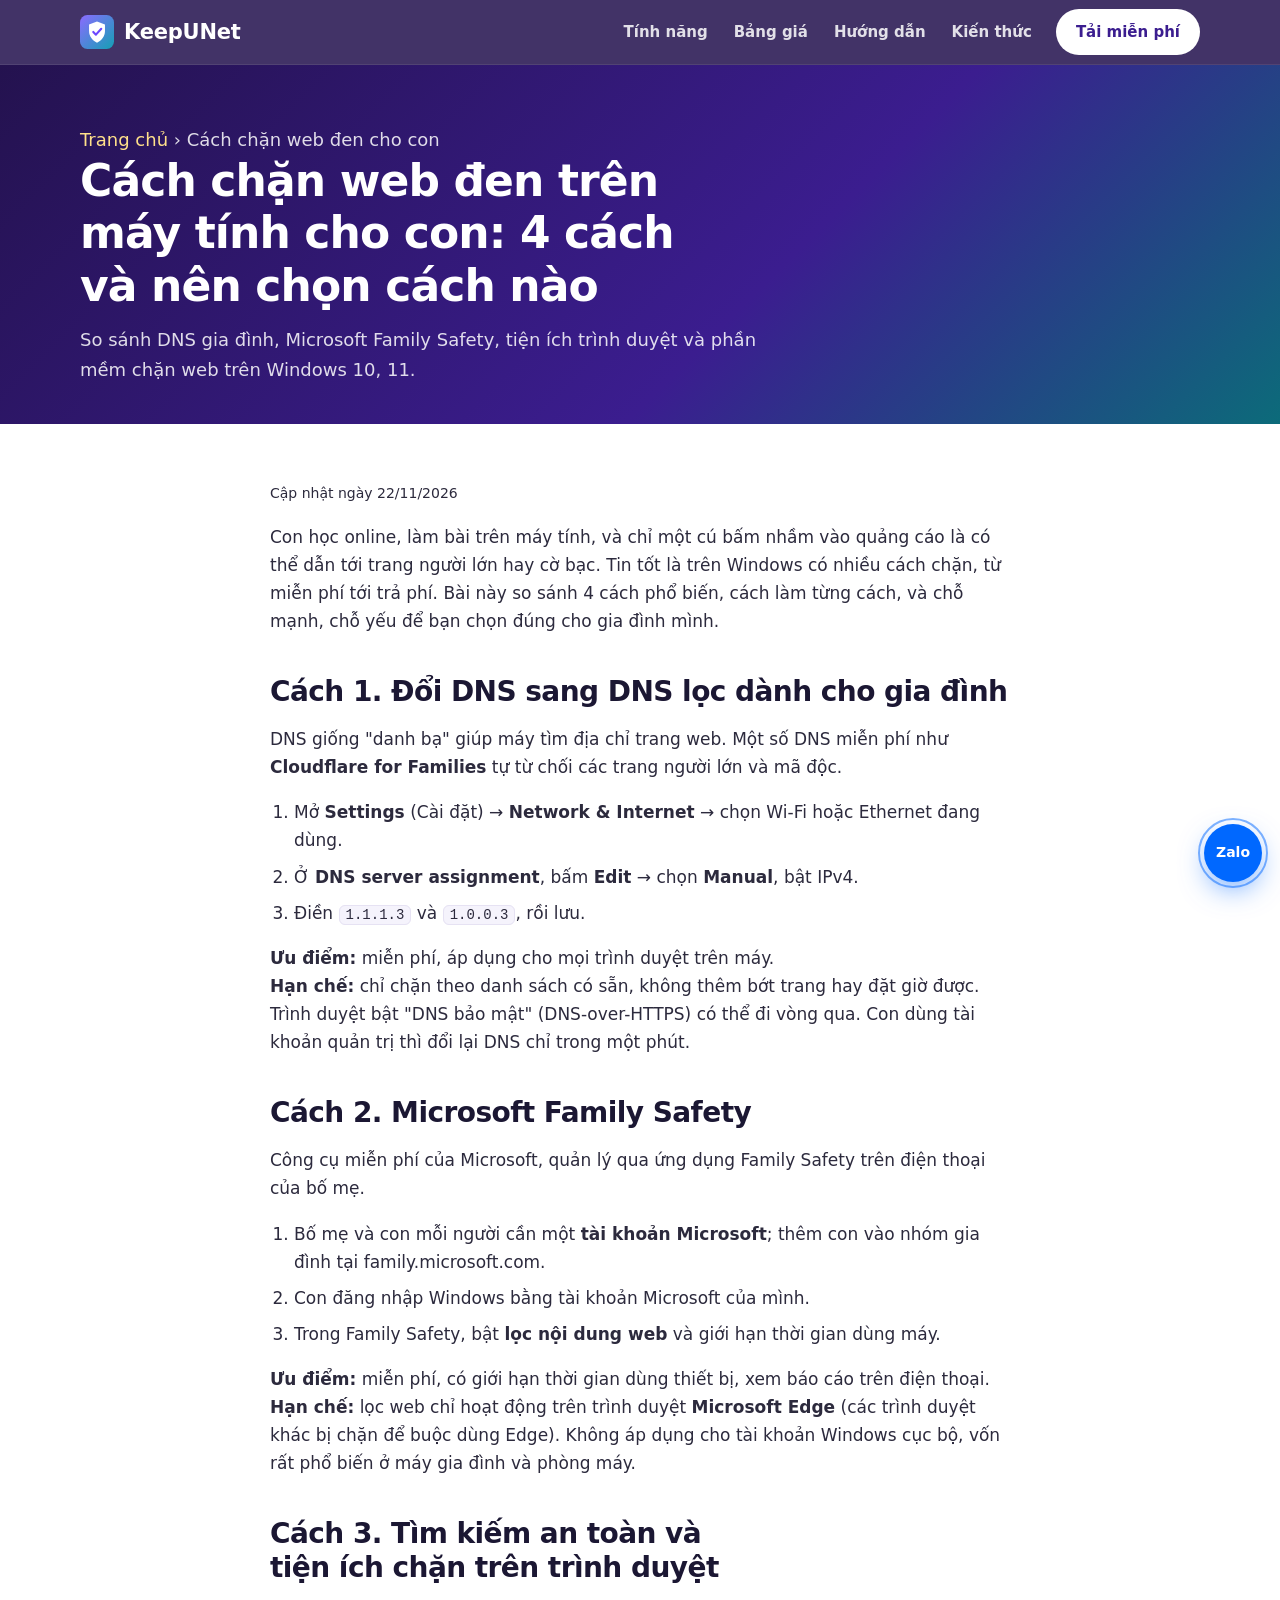
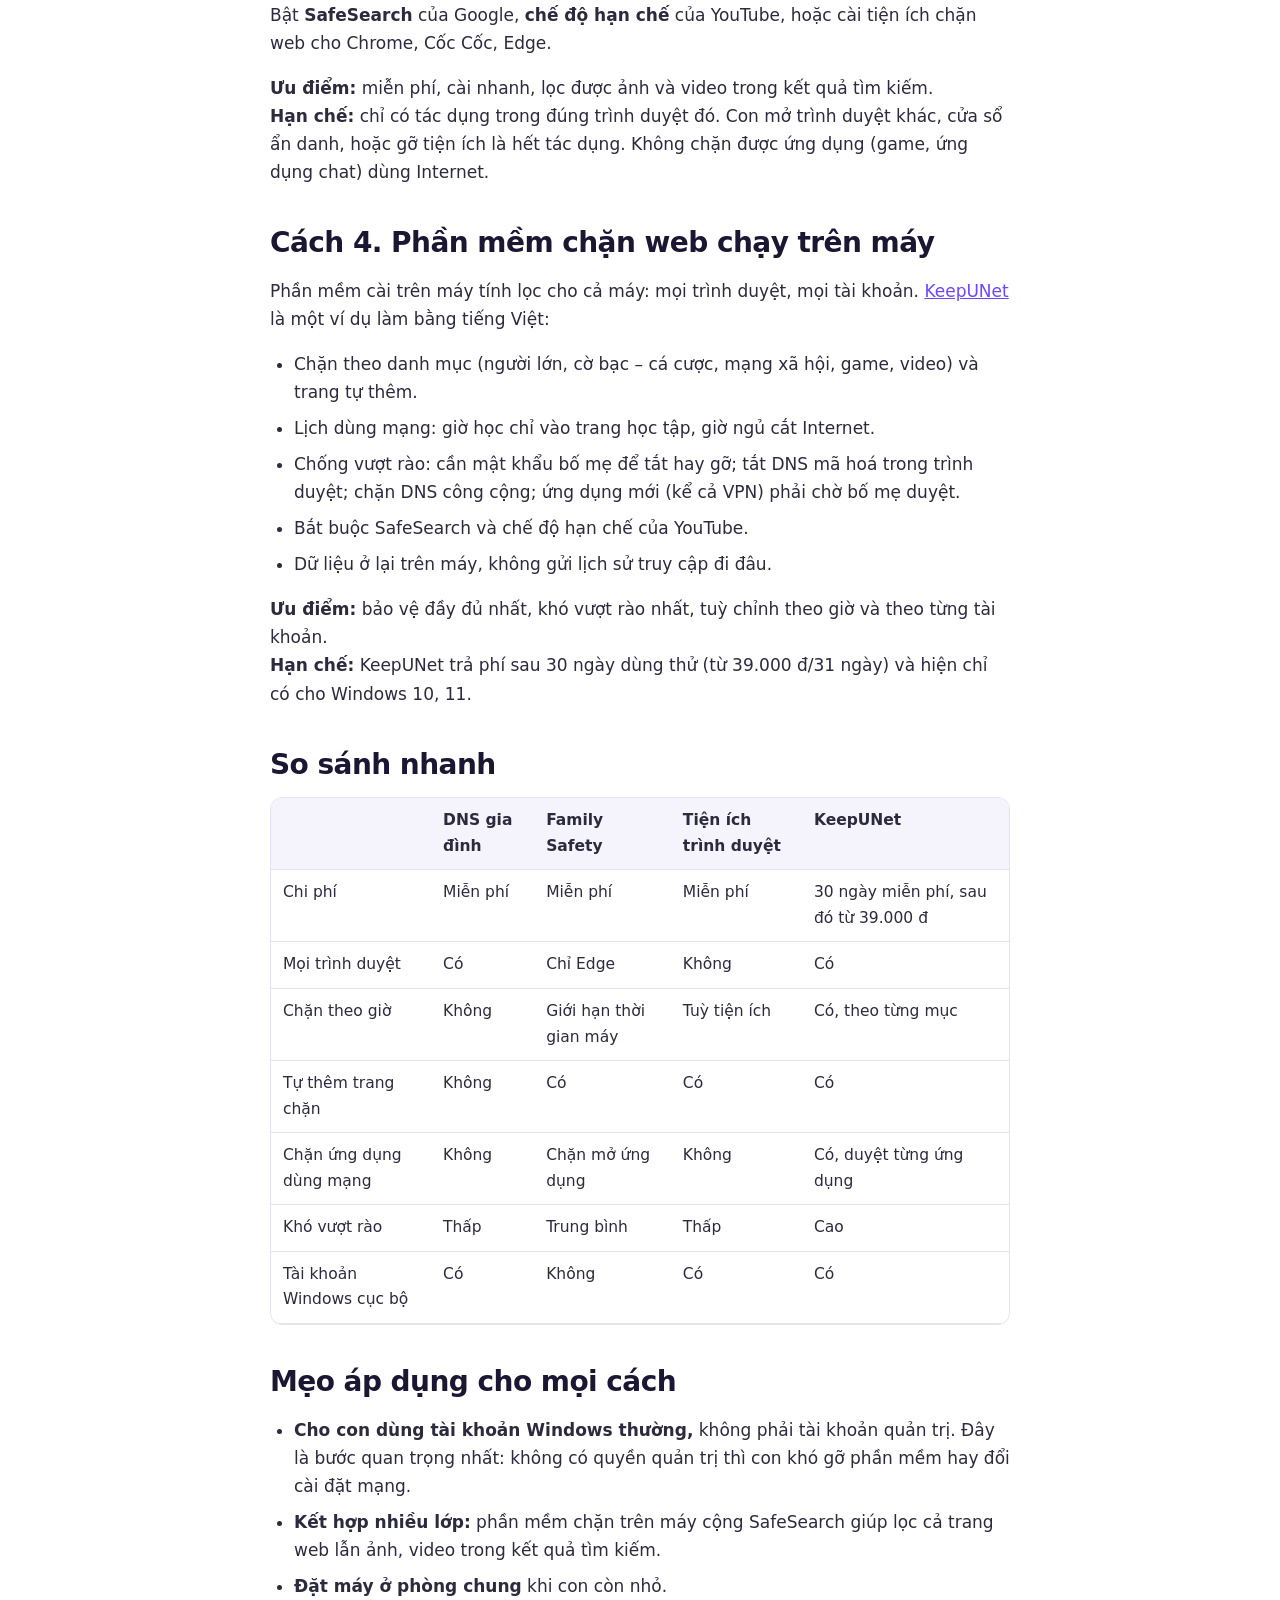
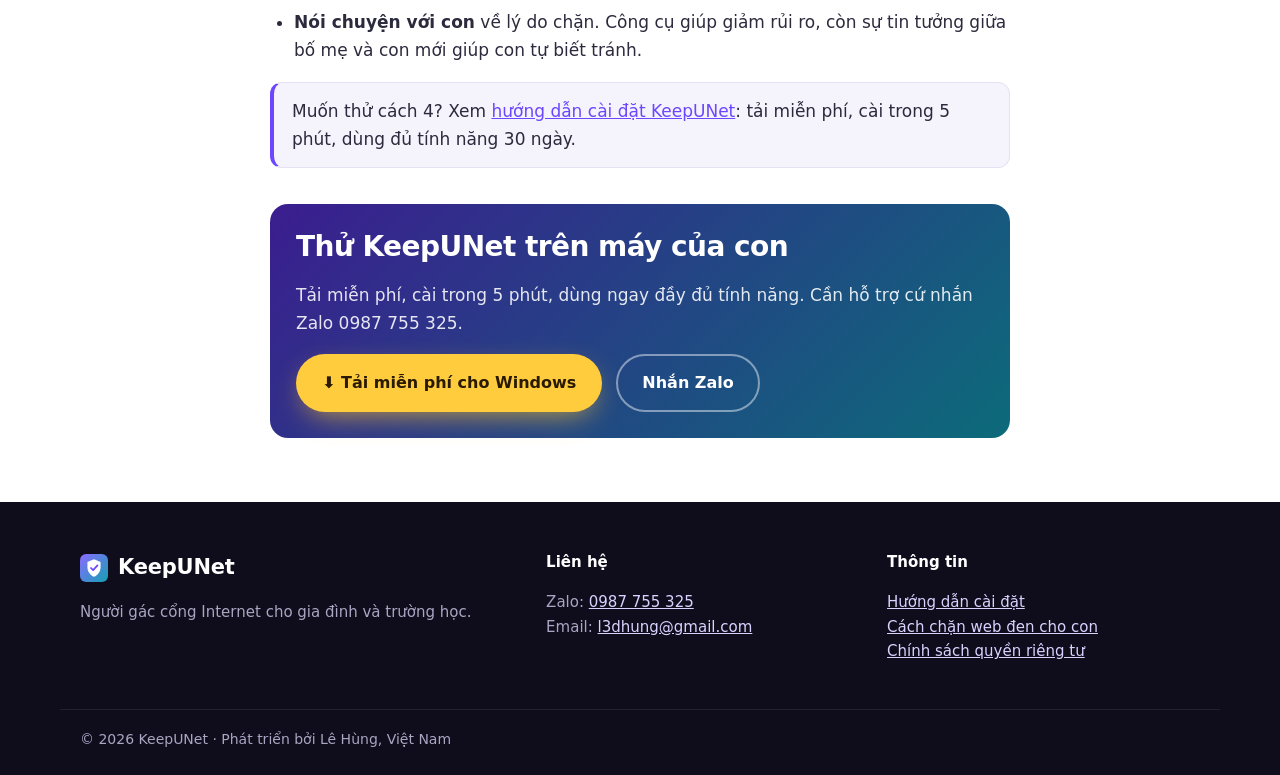
==== chan-web-den-cho-con.html @ e65218c2 "Improve SEO: structured data, sitemap, robots, guide and article pages Co-Authored-By: Claude Opus 5" ====
<!doctype html>
<html lang="vi">
<head>
<meta charset="utf-8">
<meta name="viewport" content="width=device-width, initial-scale=1">
<title>Cách chặn web đen trên máy tính cho con (Windows 10, 11): 4 cách</title>
<meta name="description" content="4 cách chặn web đen, web người lớn trên máy tính Windows 10, 11 cho con: DNS gia đình, Microsoft Family Safety, tiện ích trình duyệt và phần mềm chặn web. Cách làm, ưu nhược điểm và bảng so sánh.">
<meta name="theme-color" content="#2a1667">
<meta name="robots" content="index, follow, max-image-preview:large">
<link rel="canonical" href="https://keepunet.vn/chan-web-den-cho-con.html">
<link rel="icon" href="shield.svg" type="image/svg+xml">
<link rel="icon" href="img/favicon-48.png" sizes="48x48" type="image/png">
<link rel="apple-touch-icon" href="img/apple-touch-icon.png">
<meta property="og:type" content="article">
<meta property="og:locale" content="vi_VN">
<meta property="og:site_name" content="KeepUNet">
<meta property="og:title" content="Cách chặn web đen trên máy tính cho con: 4 cách và nên chọn cách nào">
<meta property="og:description" content="4 cách chặn web đen, web người lớn trên máy tính Windows 10, 11 cho con: DNS gia đình, Microsoft Family Safety, tiện ích trình duyệt và phần mềm chặn web. Cách làm, ưu nhược điểm và bảng so sánh.">
<meta property="og:url" content="https://keepunet.vn/chan-web-den-cho-con.html">
<meta property="og:image" content="https://keepunet.vn/img/og.jpg">
<meta name="twitter:card" content="summary_large_image">
<link rel="stylesheet" href="home.css">
<script type="application/ld+json">
{
 "@context": "https://schema.org",
 "@type": "BreadcrumbList",
 "itemListElement": [
  {
   "@type": "ListItem",
   "position": 1,
   "name": "Trang chủ",
   "item": "https://keepunet.vn/"
  },
  {
   "@type": "ListItem",
   "position": 2,
   "name": "Cách chặn web đen cho con",
   "item": "https://keepunet.vn/chan-web-den-cho-con.html"
  }
 ]
}
</script>
<script type="application/ld+json">
{
 "@context": "https://schema.org",
 "@type": "Article",
 "headline": "Cách chặn web đen trên máy tính cho con: 4 cách và nên chọn cách nào",
 "inLanguage": "vi",
 "datePublished": "2026-11-22",
 "dateModified": "2026-11-22",
 "image": "https://keepunet.vn/img/og.jpg",
 "mainEntityOfPage": "https://keepunet.vn/chan-web-den-cho-con.html",
 "author": {
  "@type": "Organization",
  "name": "KeepUNet",
  "url": "https://keepunet.vn/"
 },
 "publisher": {
  "@type": "Organization",
  "name": "KeepUNet",
  "logo": {
   "@type": "ImageObject",
   "url": "https://keepunet.vn/img/icon-192.png"
  }
 }
}
</script>
</head>
<body>
<header class="top" id="top">
  <div class="wrap bar">
    <a class="brand" href="./"><img src="shield.svg" width="34" height="34" alt="">KeepUNet</a>
    <nav class="menu" aria-label="Mục lục">
      <a href="./#tinh-nang">Tính năng</a>
      <a href="./#bang-gia">Bảng giá</a>
      <a href="huong-dan-cai-dat.html">Hướng dẫn</a>
      <a href="chan-web-den-cho-con.html">Kiến thức</a>
    </nav>
    <a class="btn btn-small btn-light" href="https://github.com/l3dhung/keepunet-site/releases/latest/download/KeepUNet-Setup.msi">Tải miễn phí</a>
  </div>
</header>
<section class="page-hero">
  <div class="wrap">
    <p class="crumbs"><a href="./">Trang chủ</a> › Cách chặn web đen cho con</p>
    <h1>Cách chặn web đen trên máy tính cho con: 4 cách và nên chọn cách nào</h1>
    <p>So sánh DNS gia đình, Microsoft Family Safety, tiện ích trình duyệt và phần mềm chặn web trên Windows 10, 11.</p>
  </div>
</section>
<main class="article">
<p class="updated">Cập nhật ngày 22/11/2026</p>

<p>Con học online, làm bài trên máy tính, và chỉ một cú bấm nhầm vào quảng cáo là có thể dẫn tới trang người lớn hay cờ bạc. Tin tốt là trên Windows có nhiều cách chặn, từ miễn phí tới trả phí. Bài này so sánh 4 cách phổ biến, cách làm từng cách, và chỗ mạnh, chỗ yếu để bạn chọn đúng cho gia đình mình.</p>

<h2>Cách 1. Đổi DNS sang DNS lọc dành cho gia đình</h2>
<p>DNS giống "danh bạ" giúp máy tìm địa chỉ trang web. Một số DNS miễn phí như <b>Cloudflare for Families</b> tự từ chối các trang người lớn và mã độc.</p>
<ol>
  <li>Mở <b>Settings</b> (Cài đặt) → <b>Network &amp; Internet</b> → chọn Wi-Fi hoặc Ethernet đang dùng.</li>
  <li>Ở <b>DNS server assignment</b>, bấm <b>Edit</b> → chọn <b>Manual</b>, bật IPv4.</li>
  <li>Điền <kbd>1.1.1.3</kbd> và <kbd>1.0.0.3</kbd>, rồi lưu.</li>
</ol>
<p><b>Ưu điểm:</b> miễn phí, áp dụng cho mọi trình duyệt trên máy.<br>
<b>Hạn chế:</b> chỉ chặn theo danh sách có sẵn, không thêm bớt trang hay đặt giờ được. Trình duyệt bật "DNS bảo mật" (DNS-over-HTTPS) có thể đi vòng qua. Con dùng tài khoản quản trị thì đổi lại DNS chỉ trong một phút.</p>

<h2>Cách 2. Microsoft Family Safety</h2>
<p>Công cụ miễn phí của Microsoft, quản lý qua ứng dụng Family Safety trên điện thoại của bố mẹ.</p>
<ol>
  <li>Bố mẹ và con mỗi người cần một <b>tài khoản Microsoft</b>; thêm con vào nhóm gia đình tại family.microsoft.com.</li>
  <li>Con đăng nhập Windows bằng tài khoản Microsoft của mình.</li>
  <li>Trong Family Safety, bật <b>lọc nội dung web</b> và giới hạn thời gian dùng máy.</li>
</ol>
<p><b>Ưu điểm:</b> miễn phí, có giới hạn thời gian dùng thiết bị, xem báo cáo trên điện thoại.<br>
<b>Hạn chế:</b> lọc web chỉ hoạt động trên trình duyệt <b>Microsoft Edge</b> (các trình duyệt khác bị chặn để buộc dùng Edge). Không áp dụng cho tài khoản Windows cục bộ, vốn rất phổ biến ở máy gia đình và phòng máy.</p>

<h2>Cách 3. Tìm kiếm an toàn và tiện ích chặn trên trình duyệt</h2>
<p>Bật <b>SafeSearch</b> của Google, <b>chế độ hạn chế</b> của YouTube, hoặc cài tiện ích chặn web cho Chrome, Cốc Cốc, Edge.</p>
<p><b>Ưu điểm:</b> miễn phí, cài nhanh, lọc được ảnh và video trong kết quả tìm kiếm.<br>
<b>Hạn chế:</b> chỉ có tác dụng trong đúng trình duyệt đó. Con mở trình duyệt khác, cửa sổ ẩn danh, hoặc gỡ tiện ích là hết tác dụng. Không chặn được ứng dụng (game, ứng dụng chat) dùng Internet.</p>

<h2>Cách 4. Phần mềm chặn web chạy trên máy</h2>
<p>Phần mềm cài trên máy tính lọc cho cả máy: mọi trình duyệt, mọi tài khoản. <a href="./">KeepUNet</a> là một ví dụ làm bằng tiếng Việt:</p>
<ul>
  <li>Chặn theo danh mục (người lớn, cờ bạc – cá cược, mạng xã hội, game, video) và trang tự thêm.</li>
  <li>Lịch dùng mạng: giờ học chỉ vào trang học tập, giờ ngủ cắt Internet.</li>
  <li>Chống vượt rào: cần mật khẩu bố mẹ để tắt hay gỡ; tắt DNS mã hoá trong trình duyệt; chặn DNS công cộng; ứng dụng mới (kể cả VPN) phải chờ bố mẹ duyệt.</li>
  <li>Bắt buộc SafeSearch và chế độ hạn chế của YouTube.</li>
  <li>Dữ liệu ở lại trên máy, không gửi lịch sử truy cập đi đâu.</li>
</ul>
<p><b>Ưu điểm:</b> bảo vệ đầy đủ nhất, khó vượt rào nhất, tuỳ chỉnh theo giờ và theo từng tài khoản.<br>
<b>Hạn chế:</b> KeepUNet trả phí sau 30 ngày dùng thử (từ 39.000 đ/31 ngày) và hiện chỉ có cho Windows 10, 11.</p>

<h2>So sánh nhanh</h2>
<div class="table-scroll">
<table>
  <thead><tr><th></th><th>DNS gia đình</th><th>Family Safety</th><th>Tiện ích trình duyệt</th><th>KeepUNet</th></tr></thead>
  <tbody>
    <tr><td>Chi phí</td><td>Miễn phí</td><td>Miễn phí</td><td>Miễn phí</td><td>30 ngày miễn phí, sau đó từ 39.000 đ</td></tr>
    <tr><td>Mọi trình duyệt</td><td>Có</td><td>Chỉ Edge</td><td>Không</td><td>Có</td></tr>
    <tr><td>Chặn theo giờ</td><td>Không</td><td>Giới hạn thời gian máy</td><td>Tuỳ tiện ích</td><td>Có, theo từng mục</td></tr>
    <tr><td>Tự thêm trang chặn</td><td>Không</td><td>Có</td><td>Có</td><td>Có</td></tr>
    <tr><td>Chặn ứng dụng dùng mạng</td><td>Không</td><td>Chặn mở ứng dụng</td><td>Không</td><td>Có, duyệt từng ứng dụng</td></tr>
    <tr><td>Khó vượt rào</td><td>Thấp</td><td>Trung bình</td><td>Thấp</td><td>Cao</td></tr>
    <tr><td>Tài khoản Windows cục bộ</td><td>Có</td><td>Không</td><td>Có</td><td>Có</td></tr>
  </tbody>
</table>
</div>

<h2>Mẹo áp dụng cho mọi cách</h2>
<ul>
  <li><b>Cho con dùng tài khoản Windows thường,</b> không phải tài khoản quản trị. Đây là bước quan trọng nhất: không có quyền quản trị thì con khó gỡ phần mềm hay đổi cài đặt mạng.</li>
  <li><b>Kết hợp nhiều lớp:</b> phần mềm chặn trên máy cộng SafeSearch giúp lọc cả trang web lẫn ảnh, video trong kết quả tìm kiếm.</li>
  <li><b>Đặt máy ở phòng chung</b> khi con còn nhỏ.</li>
  <li><b>Nói chuyện với con</b> về lý do chặn. Công cụ giúp giảm rủi ro, còn sự tin tưởng giữa bố mẹ và con mới giúp con tự biết tránh.</li>
</ul>
<div class="tip">Muốn thử cách 4? Xem <a href="huong-dan-cai-dat.html">hướng dẫn cài đặt KeepUNet</a>: tải miễn phí, cài trong 5 phút, dùng đủ tính năng 30 ngày.</div>

<div class="cta-box">
  <h2>Thử KeepUNet trên máy của con</h2>
  <p>Tải miễn phí, cài trong 5 phút, dùng ngay đầy đủ tính năng. Cần hỗ trợ cứ nhắn Zalo 0987 755 325.</p>
  <div class="cta-row"><a class="btn btn-primary" href="https://github.com/l3dhung/keepunet-site/releases/latest/download/KeepUNet-Setup.msi">⬇ Tải miễn phí cho Windows</a><a class="btn btn-ghost" href="https://zalo.me/0987755325" target="_blank" rel="noopener">Nhắn Zalo</a></div>
</div>
</main>
<footer class="foot">
  <div class="wrap foot-grid">
    <div>
      <a class="brand" href="./"><img src="shield.svg" width="28" height="28" alt="">KeepUNet</a>
      <p>Người gác cổng Internet cho gia đình và trường học.</p>
    </div>
    <div>
      <b>Liên hệ</b>
      <p>Zalo: <a href="https://zalo.me/0987755325" target="_blank" rel="noopener">0987 755 325</a><br>Email: <a href="mailto:l3dhung@gmail.com">l3dhung@gmail.com</a></p>
    </div>
    <div>
      <b>Thông tin</b>
      <p><a href="huong-dan-cai-dat.html">Hướng dẫn cài đặt</a><br><a href="chan-web-den-cho-con.html">Cách chặn web đen cho con</a><br><a href="privacy.html">Chính sách quyền riêng tư</a></p>
    </div>
  </div>
  <p class="wrap copy">© 2026 KeepUNet · Phát triển bởi Lê Hùng, Việt Nam</p>
</footer>
<a class="zalo-float" href="https://zalo.me/0987755325" target="_blank" rel="noopener" aria-label="Nhắn Zalo">Zalo</a>
</body>
</html>
---- home.css ----
/* Trang bán hàng KeepUNet. Màu theo giao diện phần mềm: tím đậm -> xanh mòng két, nút chính vàng ấm. */
:root {
  --ink: #1b1733;
  --text: #2c2a3d;
  --muted: #676482;
  --bg: #ffffff;
  --soft: #f5f3fc;
  --card: #ffffff;
  --line: #e6e2f3;
  --brand: #6c47ff;
  --brand-2: #14a0b4;
  --hero-a: #24124f;
  --hero-b: #3b1d8f;
  --hero-c: #0c6b7a;
  --cta: #ffcc3d;
  --cta-ink: #2a1a00;
  --ok: #1f9d5b;
  --radius: 18px;
  --shadow: 0 24px 60px -24px rgba(36, 18, 79, .35);
}
@media (prefers-color-scheme: dark) {
  :root {
    --ink: #f1eefc;
    --text: #dcd8ee;
    --muted: #a19dbb;
    --bg: #12101d;
    --soft: #191627;
    --card: #1e1a2e;
    --line: #2d2842;
    --brand: #a48bff;
    --shadow: 0 24px 60px -24px rgba(0, 0, 0, .7);
  }
}
* { box-sizing: border-box; }
html { scroll-behavior: smooth; scroll-padding-top: 76px; }
body {
  margin: 0; background: var(--bg); color: var(--text);
  font: 17px/1.65 "Segoe UI", system-ui, -apple-system, Roboto, "Helvetica Neue", Arial, sans-serif;
  -webkit-font-smoothing: antialiased;
}
img { max-width: 100%; height: auto; display: block; }
a { color: var(--brand); }
h1, h2, h3 { color: var(--ink); line-height: 1.2; margin: 0; }
h2 { font-size: clamp(26px, 4vw, 38px); letter-spacing: -.02em; margin-bottom: 14px; text-wrap: balance; }
h3 { font-size: 19px; }
.wrap { max-width: 1160px; margin: 0 auto; padding: 0 20px; }
.narrow { max-width: 820px; }
.center { text-align: center; }
section { padding: clamp(56px, 8vw, 96px) 0; }
.eyebrow { text-transform: uppercase; letter-spacing: .12em; font-size: 13px; font-weight: 700; color: #cbbcff; margin: 0 0 12px; }
.eyebrow.dark { color: var(--brand); }
.sub { color: var(--muted); font-size: 18px; margin: 0 auto 36px; max-width: 640px; }
.note { color: var(--muted); font-size: 15px; margin-top: 22px; }

/* Nút */
.btn {
  display: inline-flex; align-items: center; justify-content: center; gap: 8px;
  padding: 14px 24px; border-radius: 999px; font-weight: 700; font-size: 16px;
  text-decoration: none; border: 2px solid transparent; transition: transform .15s, box-shadow .15s, background .15s;
  white-space: nowrap;
}
.btn:hover { transform: translateY(-2px); }
.btn-primary { background: var(--cta); color: var(--cta-ink); box-shadow: 0 10px 30px -10px rgba(255, 196, 40, .8); }
.btn-primary:hover { box-shadow: 0 16px 36px -10px rgba(255, 196, 40, .95); }
.btn-ghost { color: #fff; border-color: rgba(255, 255, 255, .45); }
.btn-ghost:hover { background: rgba(255, 255, 255, .1); }
.btn-light { background: #fff; color: var(--hero-b); }
.btn-outline { color: var(--brand); border-color: var(--brand); background: transparent; }
.btn-outline:hover { background: var(--brand); color: #fff; }
.btn-small { padding: 9px 18px; font-size: 15px; }
.btn-big { padding: 18px 32px; font-size: 18px; }

/* Thanh trên cùng */
.top {
  position: sticky; top: 0; z-index: 50;
  background: rgba(36, 18, 79, .86); backdrop-filter: saturate(160%) blur(12px); -webkit-backdrop-filter: saturate(160%) blur(12px);
  border-bottom: 1px solid rgba(255, 255, 255, .08);
}
.bar { display: flex; align-items: center; gap: 24px; height: 64px; }
.brand { display: flex; align-items: center; gap: 10px; color: #fff; font-weight: 800; font-size: 21px; text-decoration: none; letter-spacing: -.01em; }
.menu { display: flex; gap: 26px; margin-left: auto; }
.menu a { color: rgba(255, 255, 255, .85); text-decoration: none; font-weight: 600; font-size: 15px; }
.menu a:hover { color: #fff; }

/* Hero */
.hero {
  position: relative; overflow: hidden; color: #fff; padding: clamp(48px, 7vw, 88px) 0 clamp(64px, 9vw, 110px);
  background: radial-gradient(1200px 600px at 85% 10%, rgba(20, 160, 180, .45), transparent 60%),
              linear-gradient(135deg, var(--hero-a) 0%, var(--hero-b) 50%, var(--hero-c) 100%);
}
.glow { position: absolute; inset: auto -10% -40% auto; width: 620px; height: 620px; border-radius: 50%;
  background: radial-gradient(circle, rgba(255, 204, 61, .18), transparent 65%); pointer-events: none; }
.hero-grid { position: relative; display: grid; grid-template-columns: 1fr 1.15fr; gap: 56px; align-items: center; }
.hero h1 { color: #fff; font-size: clamp(36px, 5.6vw, 62px); letter-spacing: -.03em; margin-bottom: 20px; }
.hero h1 span { background: linear-gradient(90deg, #ffe08a, #7fe3cf); -webkit-background-clip: text; background-clip: text; color: transparent; }
.lead { font-size: clamp(17px, 2vw, 20px); color: rgba(255, 255, 255, .88); max-width: 560px; margin: 0 0 30px; }
.cta-row { display: flex; gap: 14px; flex-wrap: wrap; }
.cta-row.center { justify-content: center; }
.ticks { list-style: none; padding: 0; margin: 24px 0 0; display: flex; flex-wrap: wrap; gap: 8px 22px; color: rgba(255, 255, 255, .85); font-size: 15px; }
.ticks li::before { content: "✓"; color: #7fe3cf; font-weight: 800; margin-right: 7px; }
.hero-shot { position: relative; }
.window { border-radius: 14px; overflow: hidden; background: #fff; box-shadow: 0 40px 80px -30px rgba(0, 0, 0, .6), 0 0 0 1px rgba(255, 255, 255, .12); }
.window-bar { height: 26px; background: #ece9f7; display: flex; align-items: center; gap: 6px; padding: 0 12px; }
.window-bar i { width: 10px; height: 10px; border-radius: 50%; background: #cfc8e8; }
.hero .window { transform: perspective(2000px) rotateY(-4deg); }
.float {
  position: absolute; background: #fff; color: var(--text); border-radius: 12px; padding: 10px 14px; font-size: 13.5px; line-height: 1.35;
  box-shadow: 0 18px 40px -14px rgba(0, 0, 0, .45); display: flex; flex-direction: column; animation: bob 6s ease-in-out infinite;
}
.float b { color: #1b1733; font-size: 14px; }
.f1 { left: -28px; bottom: 18%; }
.f2 { right: -14px; top: -18px; animation-delay: -2s; }
.f3 { right: 8%; bottom: -26px; animation-delay: -4s; }
@keyframes bob { 0%, 100% { transform: translateY(0); } 50% { transform: translateY(-8px); } }
@media (prefers-reduced-motion: reduce) { .float { animation: none; } .btn:hover { transform: none; } html { scroll-behavior: auto; } }

/* Nỗi lo */
.worry { background: var(--soft); }
.worry-grid { display: grid; grid-template-columns: repeat(4, 1fr); gap: 16px; margin-top: 30px; }
.worry-item { background: var(--card); border: 1px solid var(--line); border-radius: var(--radius); padding: 22px; }
.worry-item span { font-size: 30px; }
.worry-item p { margin: 10px 0 0; color: var(--text); font-weight: 600; }
.worry-answer { text-align: center; max-width: 720px; margin: 34px auto 0; font-size: 19px; color: var(--muted); }
.worry-answer b { color: var(--ink); }

/* Tính năng */
.feat-grid { display: grid; grid-template-columns: repeat(4, 1fr); gap: 18px; margin-top: 40px; }
.feat { background: var(--card); border: 1px solid var(--line); border-radius: var(--radius); padding: 24px; transition: transform .2s, box-shadow .2s; }
.feat:hover { transform: translateY(-4px); box-shadow: var(--shadow); }
.feat h3 { margin: 16px 0 8px; font-size: 18px; }
.feat p { margin: 0; color: var(--muted); font-size: 15.5px; }
.ico { width: 48px; height: 48px; border-radius: 14px; display: grid; place-items: center; background: linear-gradient(135deg, var(--brand), var(--brand-2)); }
.ico svg { width: 26px; height: 26px; fill: none; stroke: #fff; stroke-width: 1.8; stroke-linecap: round; stroke-linejoin: round; }

/* Xem thực tế */
.tour { background: linear-gradient(180deg, var(--soft), var(--bg)); }
.tabs { display: flex; justify-content: center; flex-wrap: wrap; gap: 8px; margin: 30px 0 26px; }
.tabs button {
  border: 1px solid var(--line); background: var(--card); color: var(--text); font: inherit; font-weight: 600; font-size: 15px;
  padding: 9px 18px; border-radius: 999px; cursor: pointer;
}
.tabs button[aria-selected="true"] { background: var(--brand); border-color: var(--brand); color: #fff; }
.tour-shot { max-width: 980px; margin: 0 auto; }
.tour-shot .window { box-shadow: var(--shadow), 0 0 0 1px var(--line); }
.tour-shot figcaption { text-align: center; color: var(--muted); margin-top: 18px; font-size: 16px; }

/* Các bước */
.steps { list-style: none; counter-reset: s; padding: 0; margin: 44px 0 0; display: grid; grid-template-columns: repeat(3, 1fr); gap: 22px; }
.steps li { counter-increment: s; position: relative; background: var(--card); border: 1px solid var(--line); border-radius: var(--radius); padding: 30px 24px 24px; }
.steps li::before {
  content: counter(s); position: absolute; top: -20px; left: 24px; width: 40px; height: 40px; border-radius: 50%;
  display: grid; place-items: center; font-weight: 800; color: #fff; background: linear-gradient(135deg, var(--brand), var(--brand-2));
}
.steps b { display: block; color: var(--ink); font-size: 19px; margin-bottom: 6px; }
.steps span { color: var(--muted); }

/* Tin cậy */
.trust { background: linear-gradient(135deg, var(--hero-a), var(--hero-b) 60%, var(--hero-c)); color: rgba(255, 255, 255, .88); }
.trust-grid { display: grid; grid-template-columns: repeat(3, 1fr); gap: 28px; }
.trust h3 { color: #fff; margin-bottom: 10px; }
.trust p { margin: 0; }
.trust a { color: #ffe08a; }

/* Bảng giá */
.price-grid { display: grid; grid-template-columns: repeat(3, 1fr); gap: 22px; align-items: stretch; max-width: 1020px; margin: 0 auto; }
.price { position: relative; background: var(--card); border: 1px solid var(--line); border-radius: 22px; padding: 30px 28px; display: flex; flex-direction: column; }
.price h3 { font-size: 20px; }
.amount { font-size: 44px; font-weight: 800; color: var(--ink); margin: 12px 0 0; letter-spacing: -.02em; line-height: 1.1; }
.amount small { font-size: 22px; margin-left: 4px; }
.per { color: var(--muted); margin: 6px 0 18px; font-size: 15px; }
.price ul { list-style: none; padding: 0; margin: 0 0 26px; flex: 1; }
.price li { padding: 6px 0 6px 28px; position: relative; font-size: 15.5px; }
.price li::before { content: "✓"; position: absolute; left: 0; color: var(--ok); font-weight: 800; }
.price .btn { width: 100%; }
.price.best { border: 2px solid var(--brand); box-shadow: var(--shadow); transform: translateY(-10px); }
.tag {
  position: absolute; top: -14px; left: 50%; transform: translateX(-50%); white-space: nowrap;
  background: linear-gradient(90deg, var(--brand), var(--brand-2)); color: #fff; font-size: 13px; font-weight: 700; padding: 5px 14px; border-radius: 999px;
}

/* Mua */
.buy { background: var(--soft); }
.buy-grid { display: grid; grid-template-columns: repeat(3, 1fr); gap: 20px; margin-top: 34px; }
.buy-step { background: var(--card); border: 1px solid var(--line); border-radius: var(--radius); padding: 24px; }
.buy-step h3 { margin: 12px 0 6px; }
.buy-step p { margin: 0; color: var(--muted); font-size: 15.5px; }
.num { display: inline-grid; place-items: center; width: 34px; height: 34px; border-radius: 10px; background: var(--brand); color: #fff; font-weight: 800; }
.contact-row { display: flex; justify-content: center; gap: 16px; flex-wrap: wrap; margin-top: 30px; }
.contact {
  display: flex; flex-direction: column; min-width: 240px; padding: 16px 24px; border-radius: 16px; text-decoration: none;
  color: #fff; font-size: 18px; font-weight: 700; box-shadow: var(--shadow);
}
.contact b { font-size: 13px; text-transform: uppercase; letter-spacing: .1em; opacity: .85; }
.contact.zalo { background: linear-gradient(135deg, #0068ff, #00a2ff); }
.contact.mail { background: linear-gradient(135deg, var(--hero-b), var(--hero-c)); }

/* Hỏi đáp */
.faq details { background: var(--card); border: 1px solid var(--line); border-radius: 14px; margin-top: 12px; padding: 0 22px; }
.faq details:first-of-type { margin-top: 34px; }
.faq summary { cursor: pointer; list-style: none; font-weight: 700; color: var(--ink); padding: 18px 30px 18px 0; position: relative; }
.faq summary::-webkit-details-marker { display: none; }
.faq summary::after { content: "+"; position: absolute; right: 0; top: 14px; font-size: 24px; color: var(--brand); transition: transform .2s; }
.faq details[open] summary::after { transform: rotate(45deg); }
.faq details p { margin: 0 0 18px; color: var(--muted); }

/* Kêu gọi cuối */
.final {
  color: #fff; background: radial-gradient(800px 400px at 50% 0%, rgba(255, 204, 61, .2), transparent 60%),
    linear-gradient(135deg, var(--hero-a), var(--hero-b) 55%, var(--hero-c));
}
.final h2 { color: #fff; max-width: 760px; margin: 0 auto 12px; }
.final p { color: rgba(255, 255, 255, .85); font-size: 19px; margin: 0 0 30px; }
.final .small { font-size: 14px; margin: 18px 0 0; color: rgba(255, 255, 255, .7); }

/* Chân trang */
.foot { background: #0f0c1c; color: #a9a5c2; padding: 48px 0 24px; font-size: 15px; }
.foot-grid { display: grid; grid-template-columns: 1.4fr 1fr 1fr; gap: 28px; }
.foot b { color: #fff; }
.foot a { color: #d9d2ff; }
.foot .brand { color: #fff; }
.copy { margin-top: 30px; padding-top: 18px; border-top: 1px solid rgba(255, 255, 255, .08); font-size: 14px; }

/* Nút Zalo nổi */
.zalo-float {
  position: fixed; right: 18px; bottom: 18px; z-index: 60; width: 58px; height: 58px; border-radius: 50%;
  display: grid; place-items: center; background: #0068ff; color: #fff; font-weight: 800; font-size: 14px; text-decoration: none;
  box-shadow: 0 10px 30px -6px rgba(0, 104, 255, .7);
}
.zalo-float::after { content: ""; position: absolute; inset: -6px; border-radius: 50%; border: 2px solid rgba(0, 104, 255, .5); animation: ring 2.4s ease-out infinite; }
@keyframes ring { from { transform: scale(.85); opacity: 1; } to { transform: scale(1.3); opacity: 0; } }
@media (prefers-reduced-motion: reduce) { .zalo-float::after { animation: none; } }

/* Màn hình nhỏ */
@media (max-width: 1020px) {
  .hero-grid { grid-template-columns: 1fr; gap: 64px; }
  .hero .window { transform: none; }
  .feat-grid { grid-template-columns: repeat(2, 1fr); }
  .worry-grid { grid-template-columns: repeat(2, 1fr); }
}
@media (max-width: 760px) {
  body { font-size: 16px; }
  .wrap { padding: 0 16px; }
  .menu { display: none; }
  .bar { justify-content: space-between; }
  .feat-grid, .worry-grid, .steps, .trust-grid, .price-grid, .buy-grid, .foot-grid { grid-template-columns: 1fr; }
  .steps { gap: 34px; }
  .price.best { transform: none; order: -1; }
  .f1 { left: 4px; bottom: -22px; }
  .f2 { right: 4px; top: -24px; }
  .f3 { display: none; }
  .float { font-size: 12.5px; padding: 8px 11px; }
  .cta-row .btn { width: 100%; }
  .contact { min-width: 0; width: 100%; }
  .btn { white-space: normal; text-align: center; }
}
.was { display: block; font-size: 17px; font-weight: 600; color: var(--muted); margin-top: 4px; letter-spacing: 0; }

/* Trang bài viết (hướng dẫn, kiến thức) */
.page-hero { background: linear-gradient(135deg, var(--hero-a), var(--hero-b) 60%, var(--hero-c)); color: #fff; padding: 48px 0 40px; }
.page-hero h1 { color: #fff; font-size: clamp(28px, 4.4vw, 44px); letter-spacing: -.02em; max-width: 820px; text-wrap: balance; }
.page-hero p { color: rgba(255, 255, 255, .85); max-width: 720px; margin: 12px 0 0; font-size: 18px; }
.crumbs { font-size: 14px; margin-bottom: 14px; color: rgba(255, 255, 255, .75); }
.crumbs a { color: #ffe08a; text-decoration: none; }
.article { max-width: 780px; margin: 0 auto; padding: 44px 20px 64px; }
.article h2 { font-size: clamp(22px, 3vw, 28px); margin: 40px 0 12px; }
.article h3 { margin: 26px 0 8px; }
.article p, .article li { color: var(--text); }
.article ol, .article ul { padding-left: 24px; }
.article li { margin-bottom: 8px; }
.article figure { margin: 20px 0; }
.article figure img { border-radius: 12px; border: 1px solid var(--line); box-shadow: var(--shadow); }
.article figcaption { color: var(--muted); font-size: 14.5px; margin-top: 10px; }
.article .tip { background: var(--soft); border: 1px solid var(--line); border-left: 4px solid var(--brand); border-radius: 12px; padding: 14px 18px; margin: 18px 0; }
.article .cta-box { background: linear-gradient(135deg, var(--hero-b), var(--hero-c)); color: #fff; border-radius: 18px; padding: 26px; margin: 36px 0 0; }
.article .cta-box h2 { color: #fff; margin: 0 0 8px; }
.article .cta-box p { color: rgba(255, 255, 255, .88); }
.article table { width: 100%; border-collapse: collapse; font-size: 15.5px; }
.article th, .article td { text-align: left; vertical-align: top; padding: 10px 12px; border-bottom: 1px solid var(--line); }
.article th { background: var(--soft); }
.table-scroll { overflow-x: auto; border: 1px solid var(--line); border-radius: 12px; margin: 16px 0; }
.table-scroll table { min-width: 620px; }
.article kbd { font-family: ui-monospace, Menlo, Consolas, monospace; font-size: 14px; background: var(--soft); border: 1px solid var(--line); border-radius: 6px; padding: 1px 6px; }
.updated { color: var(--muted); font-size: 14px; }
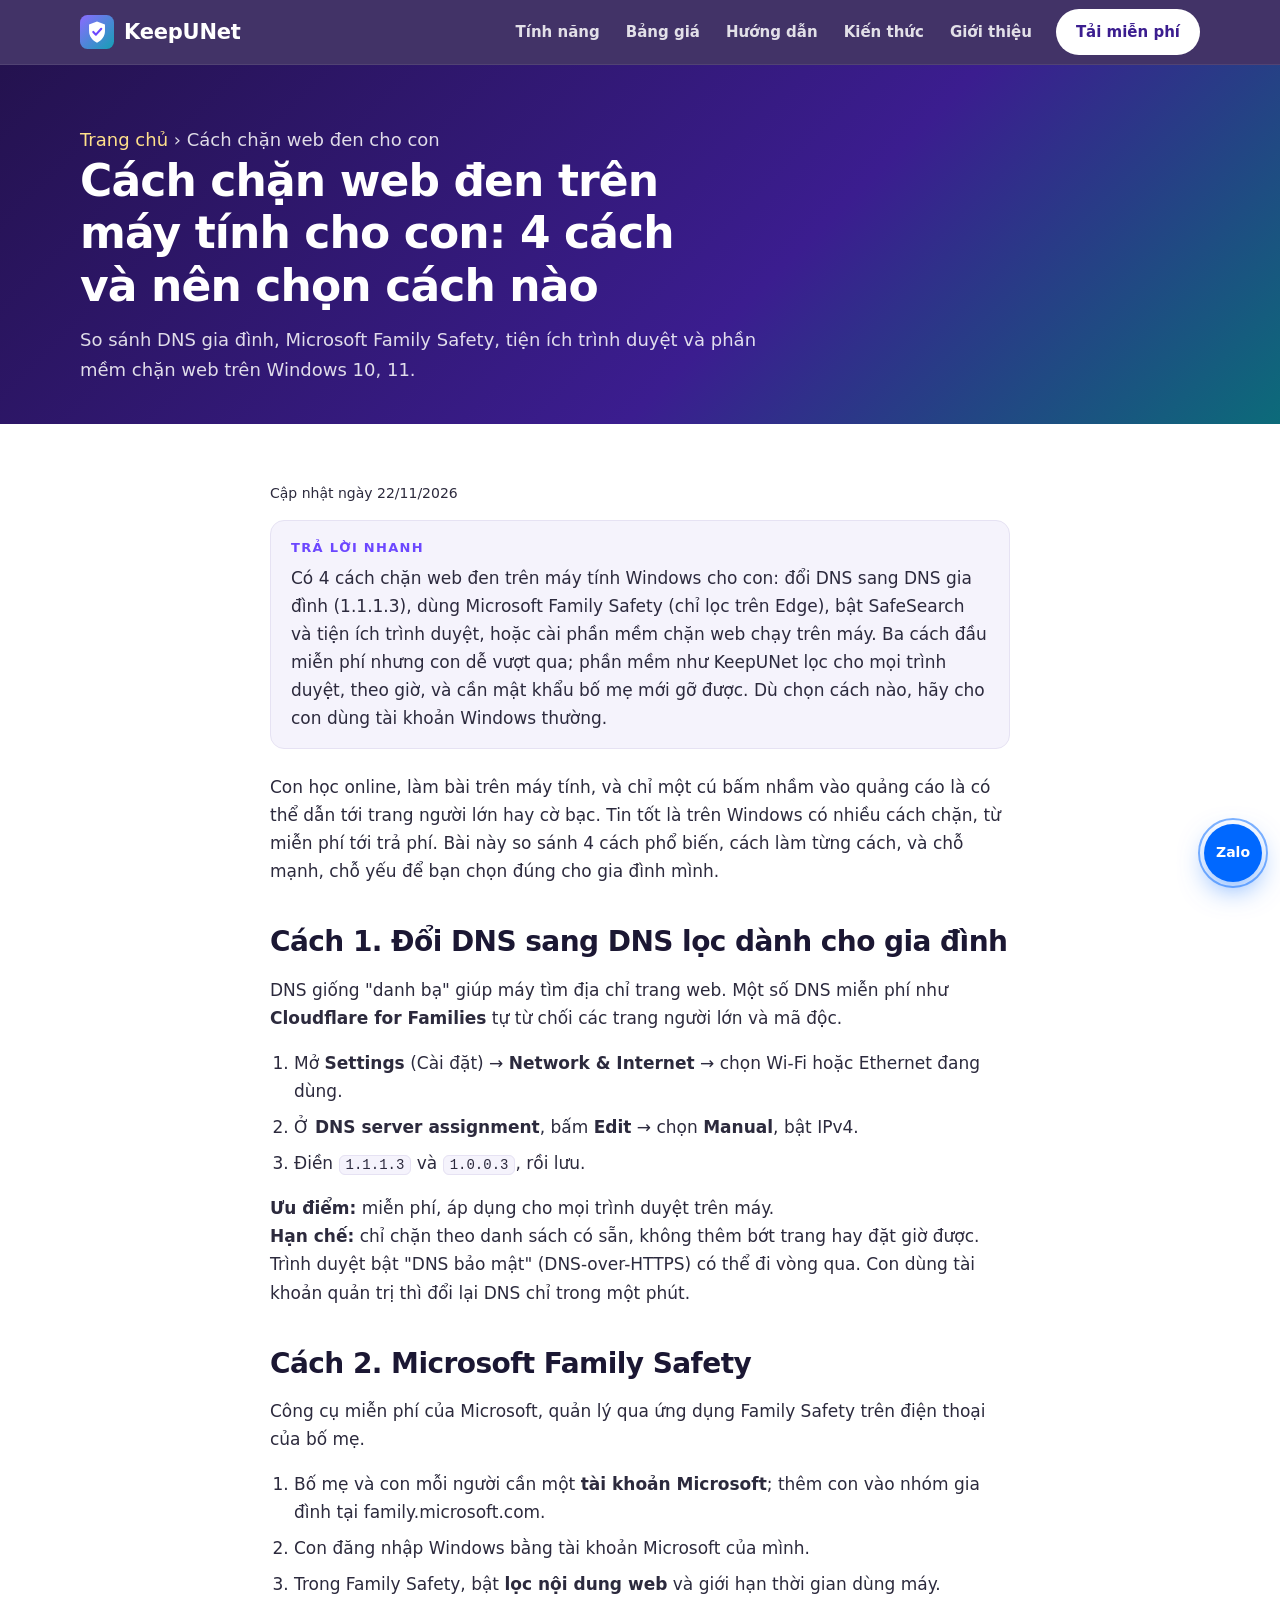
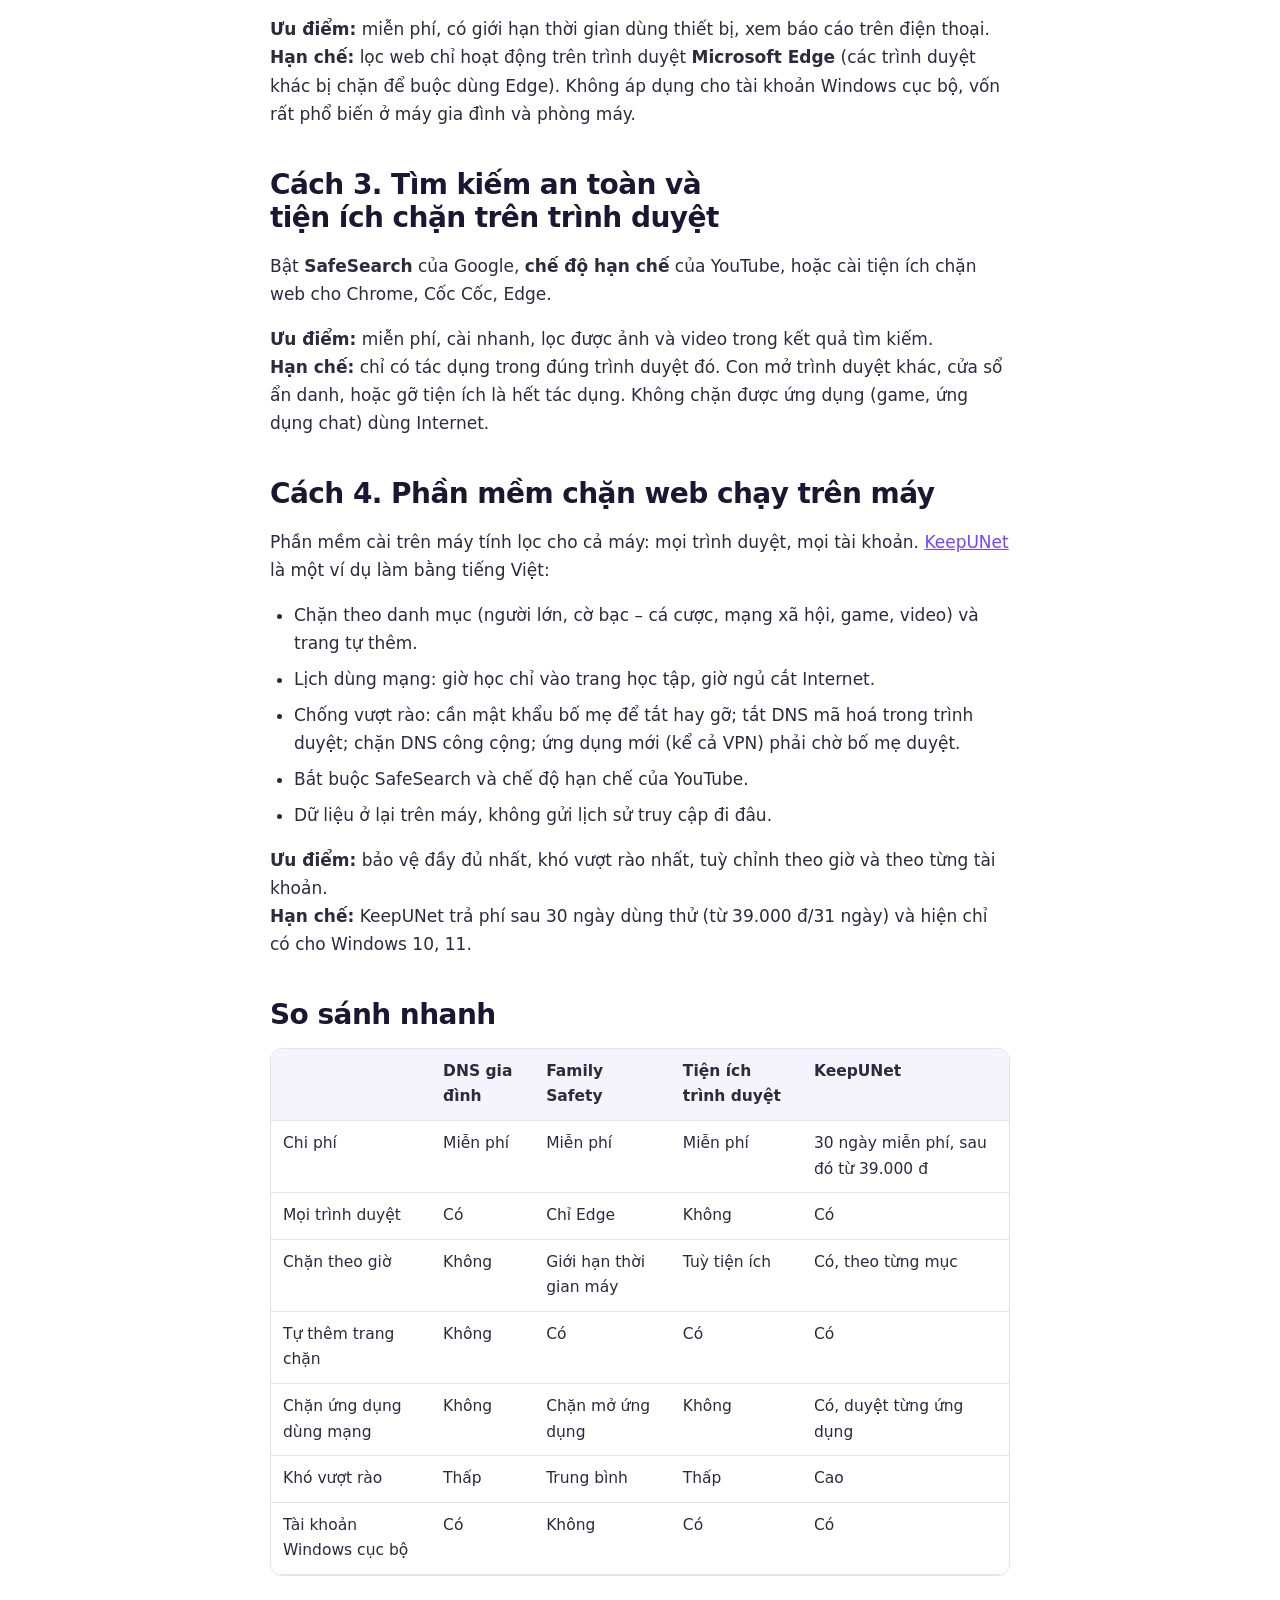
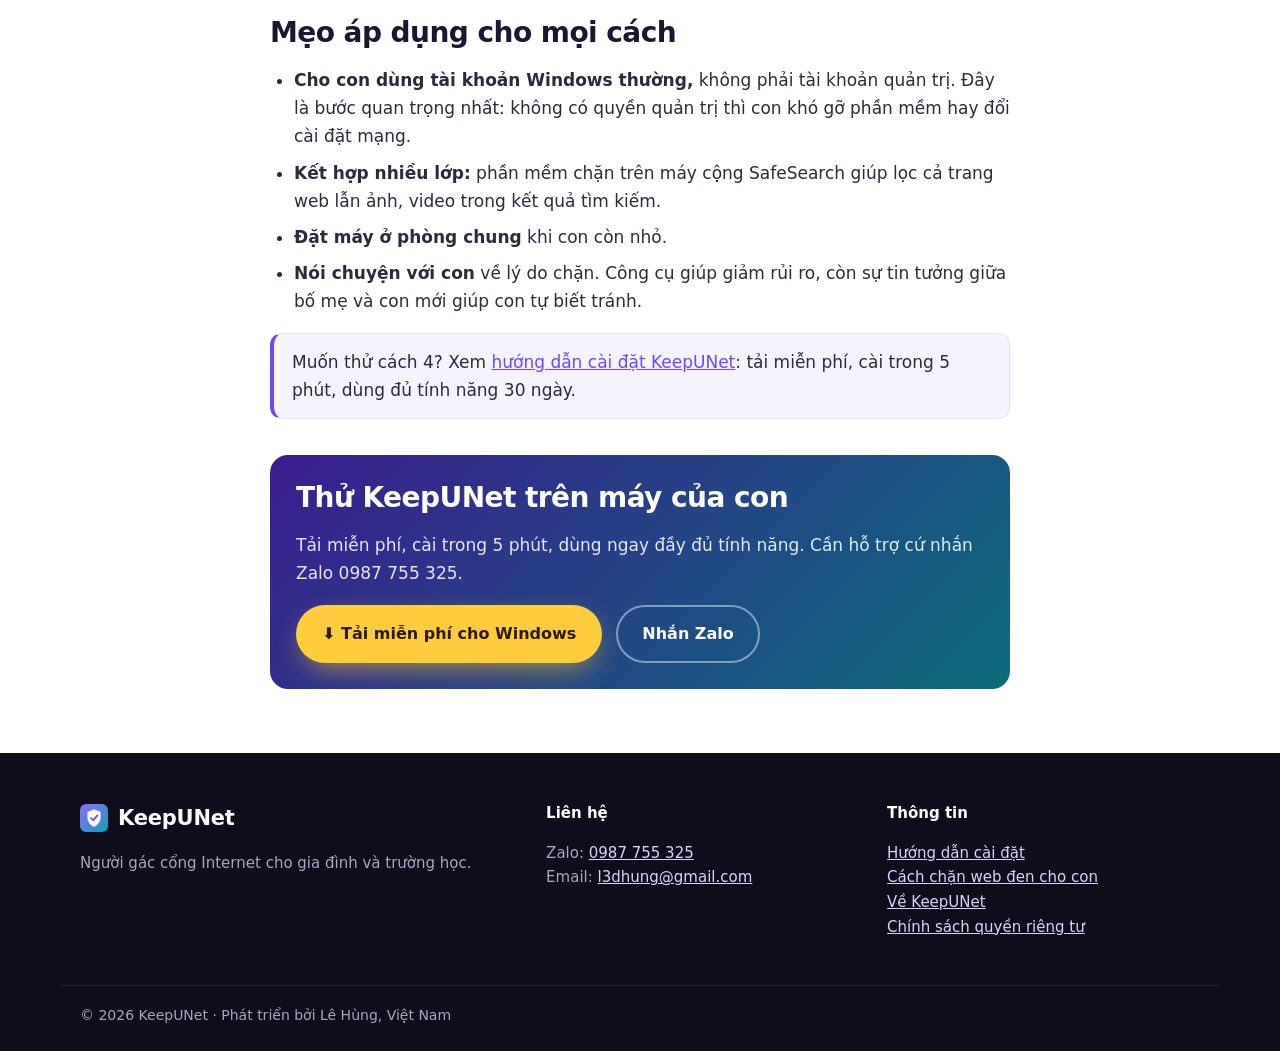
==== commit aeec7b38: "Add quick answers, About page and llms.txt Co-Authored-By: Claude Opus 5.5 <noreply@anthropic.com>" ====
--- a/chan-web-den-cho-con.html
+++ b/chan-web-den-cho-con.html
@@ -75,6 +75,7 @@
       <a href="./#bang-gia">Bảng giá</a>
       <a href="huong-dan-cai-dat.html">Hướng dẫn</a>
       <a href="chan-web-den-cho-con.html">Kiến thức</a>
+      <a href="ve-keepunet.html">Giới thiệu</a>
     </nav>
     <a class="btn btn-small btn-light" href="https://github.com/l3dhung/keepunet-site/releases/latest/download/KeepUNet-Setup.msi">Tải miễn phí</a>
   </div>
@@ -88,6 +89,7 @@
 </section>
 <main class="article">
 <p class="updated">Cập nhật ngày 22/11/2026</p>
+<div class="quick"><b>Trả lời nhanh</b><p>Có 4 cách chặn web đen trên máy tính Windows cho con: đổi DNS sang DNS gia đình (1.1.1.3), dùng Microsoft Family Safety (chỉ lọc trên Edge), bật SafeSearch và tiện ích trình duyệt, hoặc cài phần mềm chặn web chạy trên máy. Ba cách đầu miễn phí nhưng con dễ vượt qua; phần mềm như KeepUNet lọc cho mọi trình duyệt, theo giờ, và cần mật khẩu bố mẹ mới gỡ được. Dù chọn cách nào, hãy cho con dùng tài khoản Windows thường.</p></div>
 
 <p>Con học online, làm bài trên máy tính, và chỉ một cú bấm nhầm vào quảng cáo là có thể dẫn tới trang người lớn hay cờ bạc. Tin tốt là trên Windows có nhiều cách chặn, từ miễn phí tới trả phí. Bài này so sánh 4 cách phổ biến, cách làm từng cách, và chỗ mạnh, chỗ yếu để bạn chọn đúng cho gia đình mình.</p>
 
@@ -171,7 +173,7 @@
     </div>
     <div>
       <b>Thông tin</b>
-      <p><a href="huong-dan-cai-dat.html">Hướng dẫn cài đặt</a><br><a href="chan-web-den-cho-con.html">Cách chặn web đen cho con</a><br><a href="privacy.html">Chính sách quyền riêng tư</a></p>
+      <p><a href="huong-dan-cai-dat.html">Hướng dẫn cài đặt</a><br><a href="chan-web-den-cho-con.html">Cách chặn web đen cho con</a><br><a href="ve-keepunet.html">Về KeepUNet</a><br><a href="privacy.html">Chính sách quyền riêng tư</a></p>
     </div>
   </div>
   <p class="wrap copy">© 2026 KeepUNet · Phát triển bởi Lê Hùng, Việt Nam</p>
--- a/home.css
+++ b/home.css
@@ -281,3 +281,6 @@
 .table-scroll table { min-width: 620px; }
 .article kbd { font-family: ui-monospace, Menlo, Consolas, monospace; font-size: 14px; background: var(--soft); border: 1px solid var(--line); border-radius: 6px; padding: 1px 6px; }
 .updated { color: var(--muted); font-size: 14px; }
+.article .quick { background: var(--soft); border: 1px solid var(--line); border-radius: 14px; padding: 16px 20px; margin: 8px 0 24px; }
+.article .quick b { display: block; color: var(--brand); font-size: 13px; letter-spacing: .1em; text-transform: uppercase; margin-bottom: 6px; }
+.article .quick p { margin: 0; }
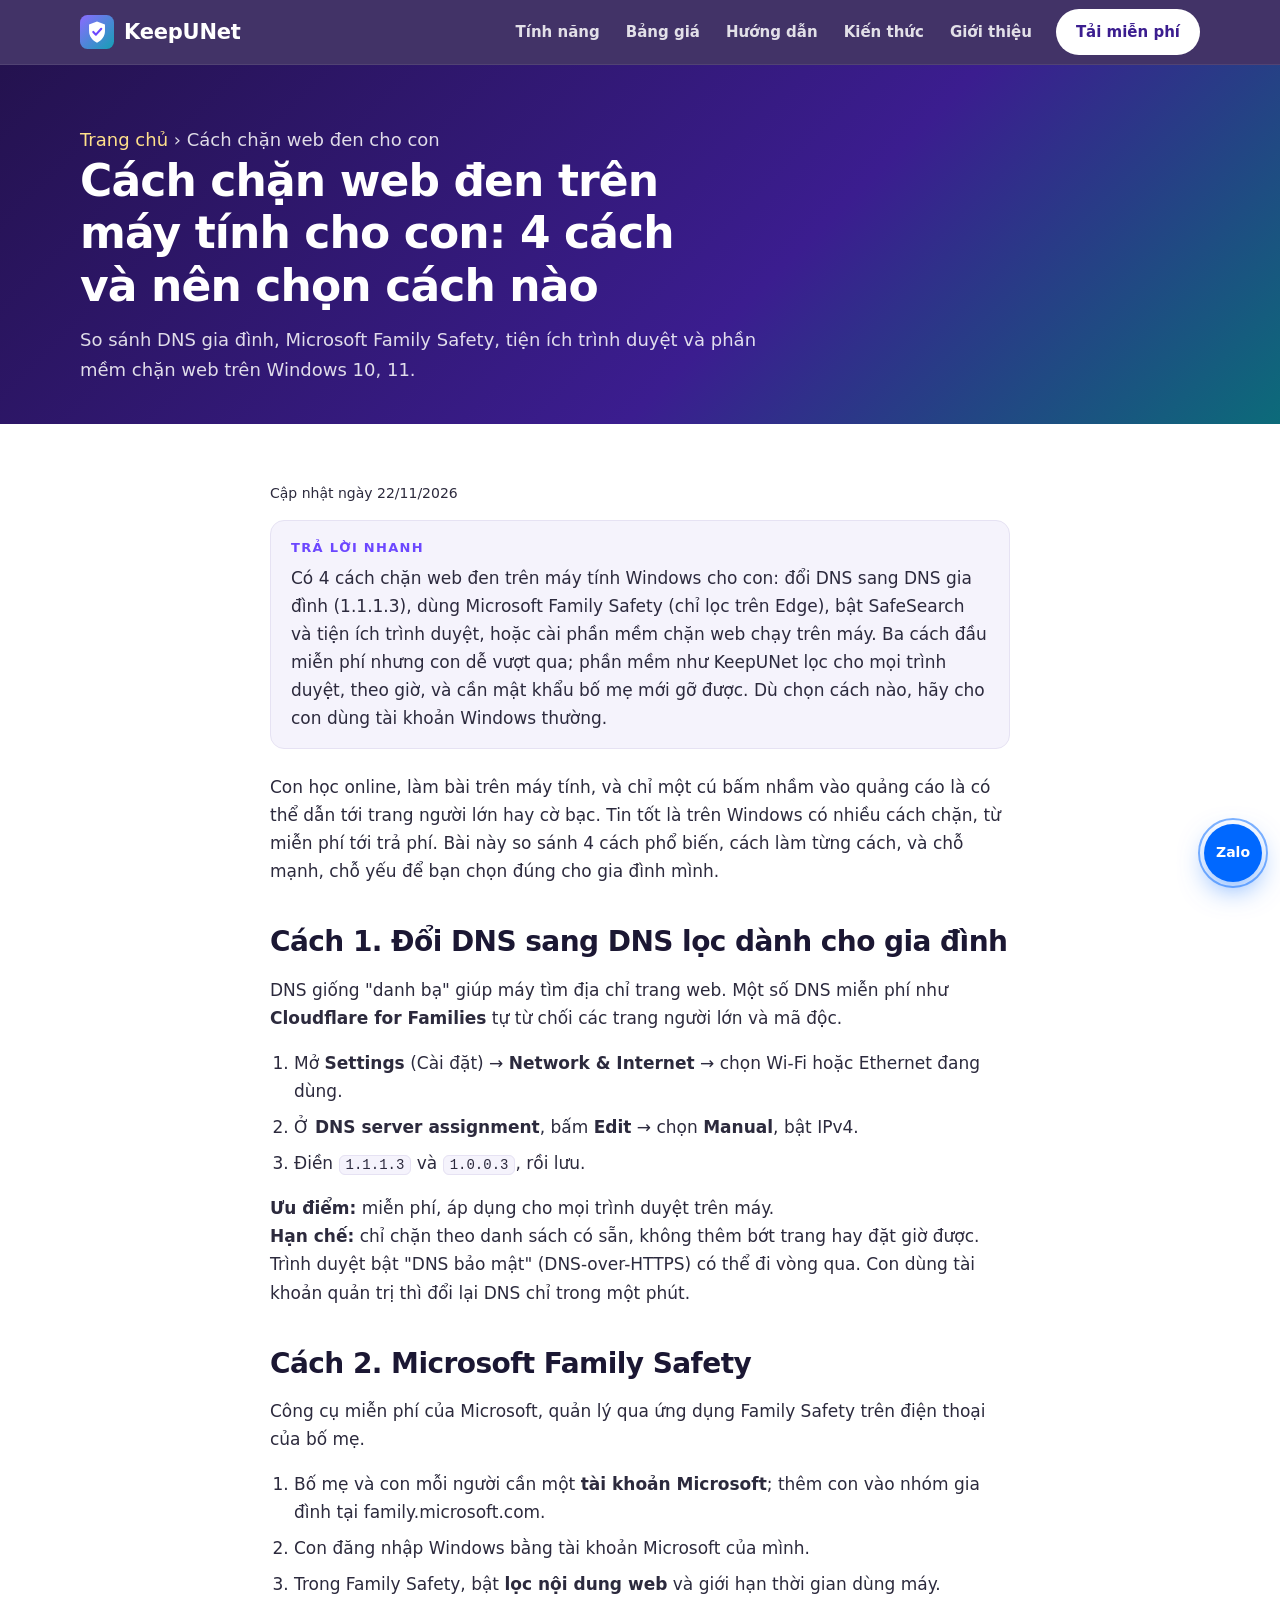
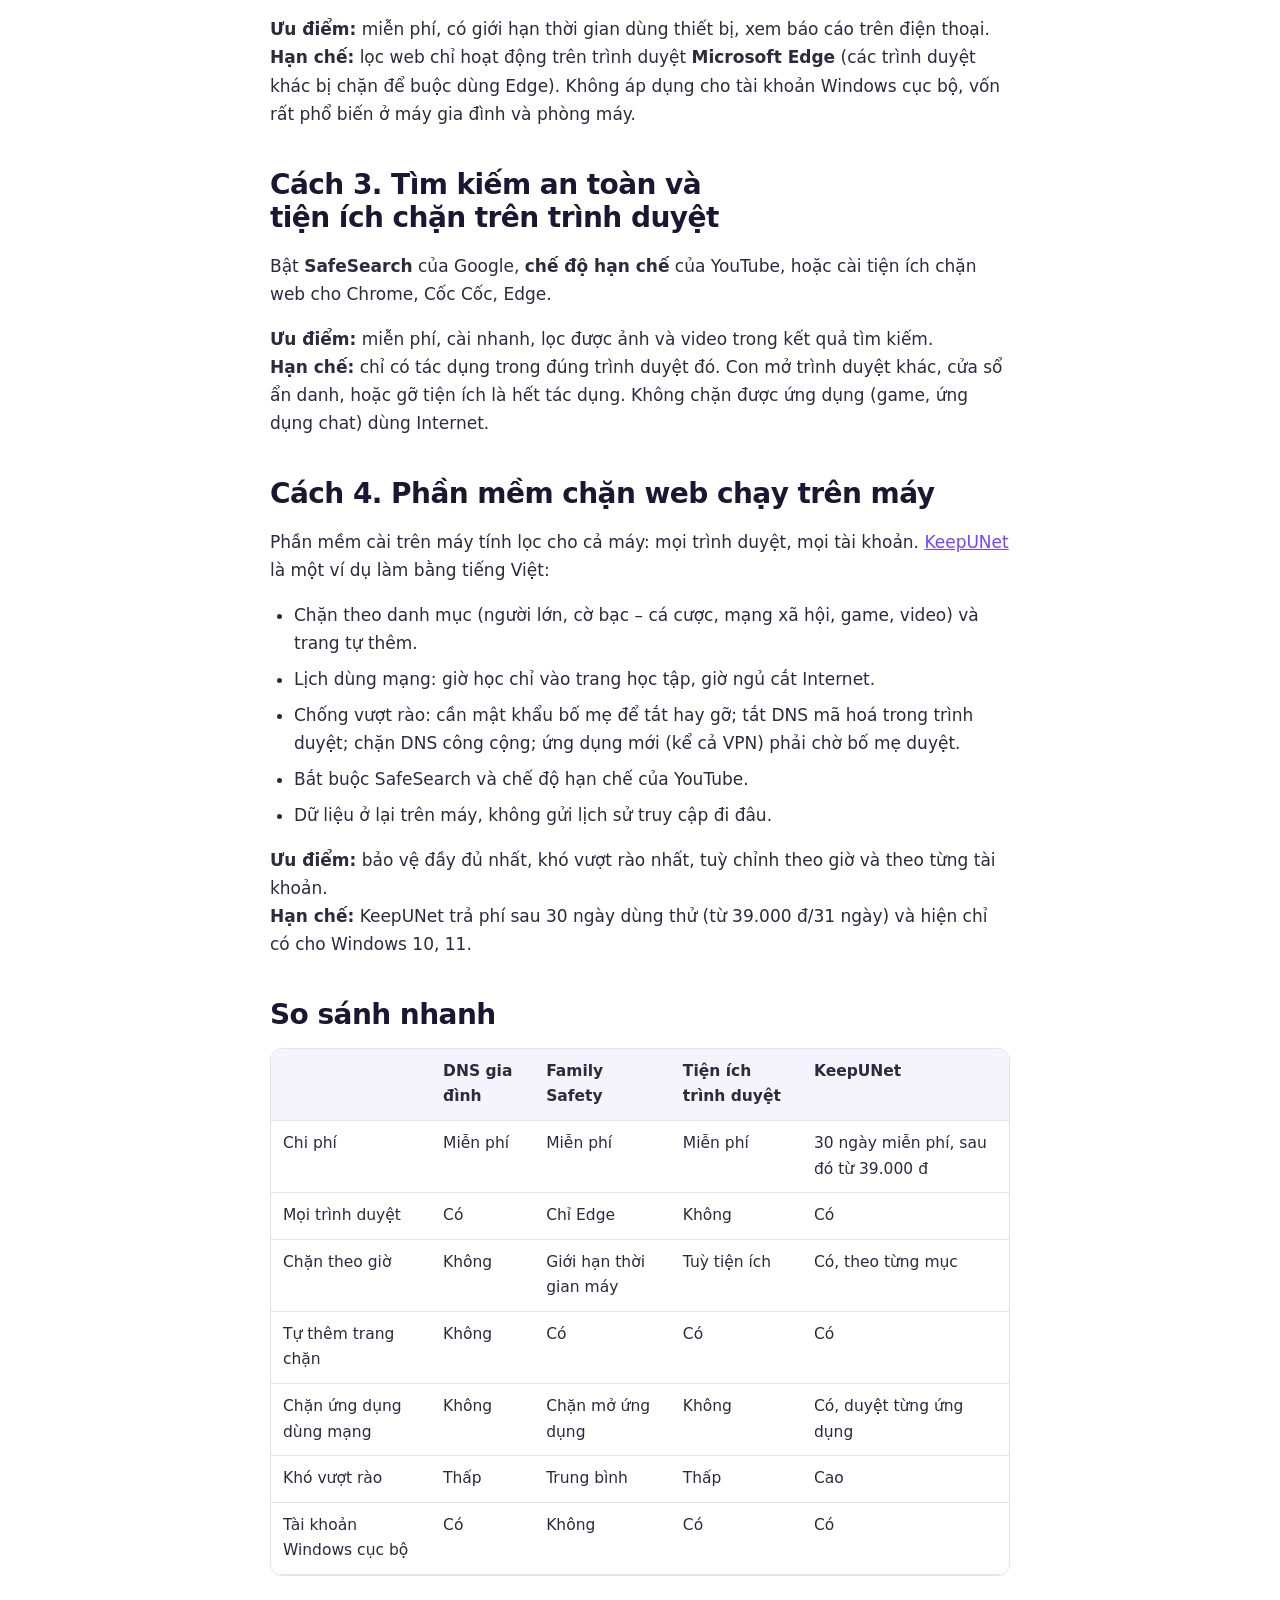
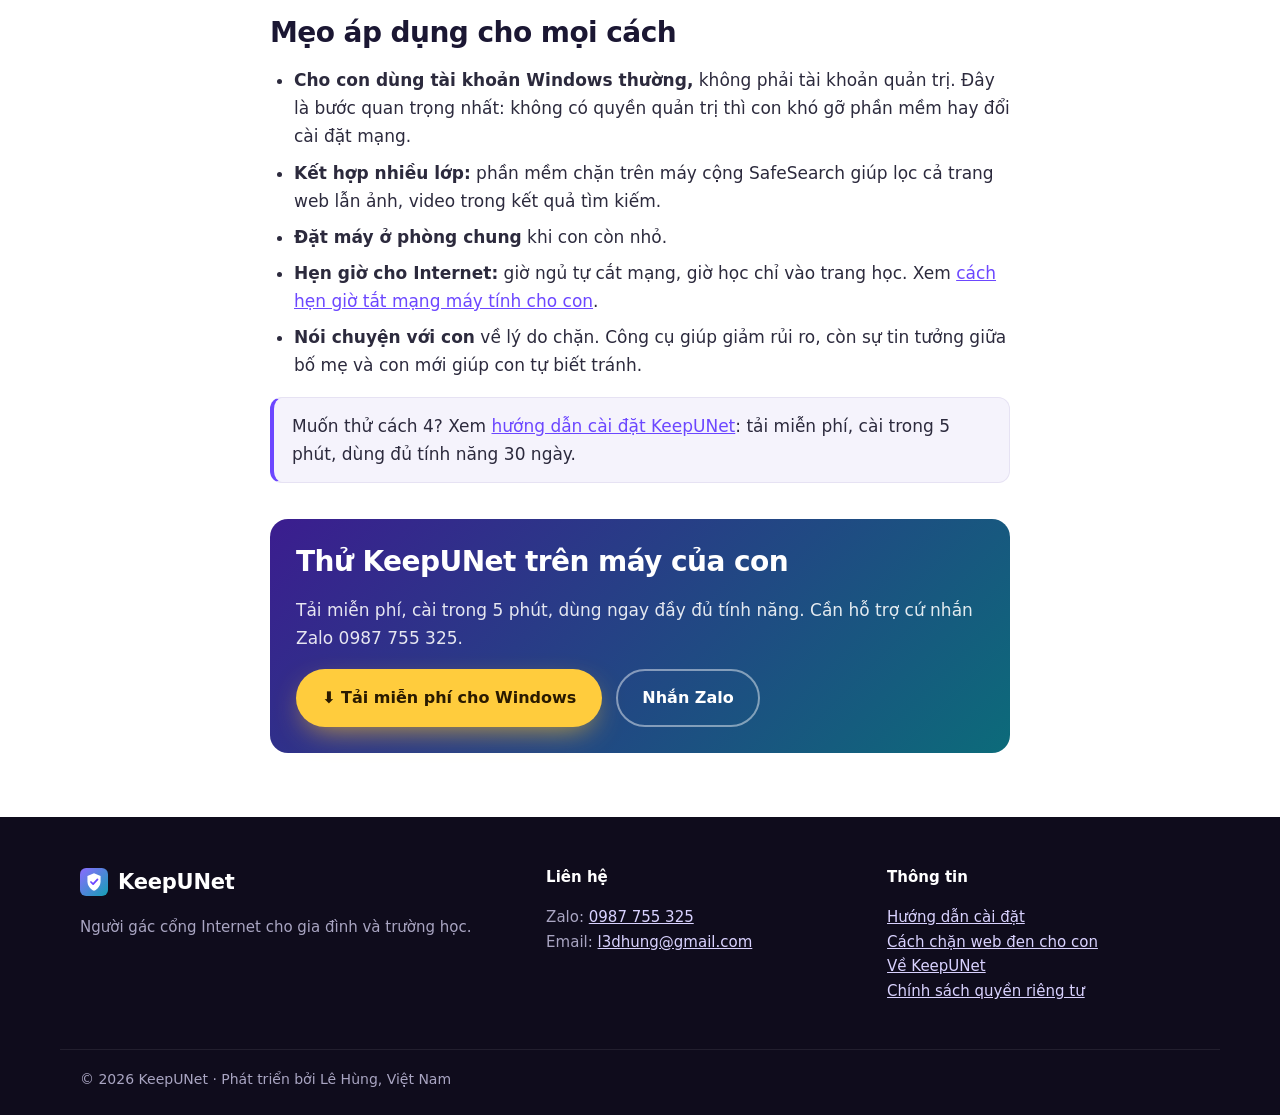
==== commit ce61e714: "Publish article on scheduling Internet time for children Co-Authored-By: Claude Opus 5.5 <noreply@an" ====
--- a/chan-web-den-cho-con.html
+++ b/chan-web-den-cho-con.html
@@ -151,6 +151,7 @@
   <li><b>Cho con dùng tài khoản Windows thường,</b> không phải tài khoản quản trị. Đây là bước quan trọng nhất: không có quyền quản trị thì con khó gỡ phần mềm hay đổi cài đặt mạng.</li>
   <li><b>Kết hợp nhiều lớp:</b> phần mềm chặn trên máy cộng SafeSearch giúp lọc cả trang web lẫn ảnh, video trong kết quả tìm kiếm.</li>
   <li><b>Đặt máy ở phòng chung</b> khi con còn nhỏ.</li>
+  <li><b>Hẹn giờ cho Internet:</b> giờ ngủ tự cắt mạng, giờ học chỉ vào trang học. Xem <a href="hen-gio-tat-mang-may-tinh.html">cách hẹn giờ tắt mạng máy tính cho con</a>.</li>
   <li><b>Nói chuyện với con</b> về lý do chặn. Công cụ giúp giảm rủi ro, còn sự tin tưởng giữa bố mẹ và con mới giúp con tự biết tránh.</li>
 </ul>
 <div class="tip">Muốn thử cách 4? Xem <a href="huong-dan-cai-dat.html">hướng dẫn cài đặt KeepUNet</a>: tải miễn phí, cài trong 5 phút, dùng đủ tính năng 30 ngày.</div>
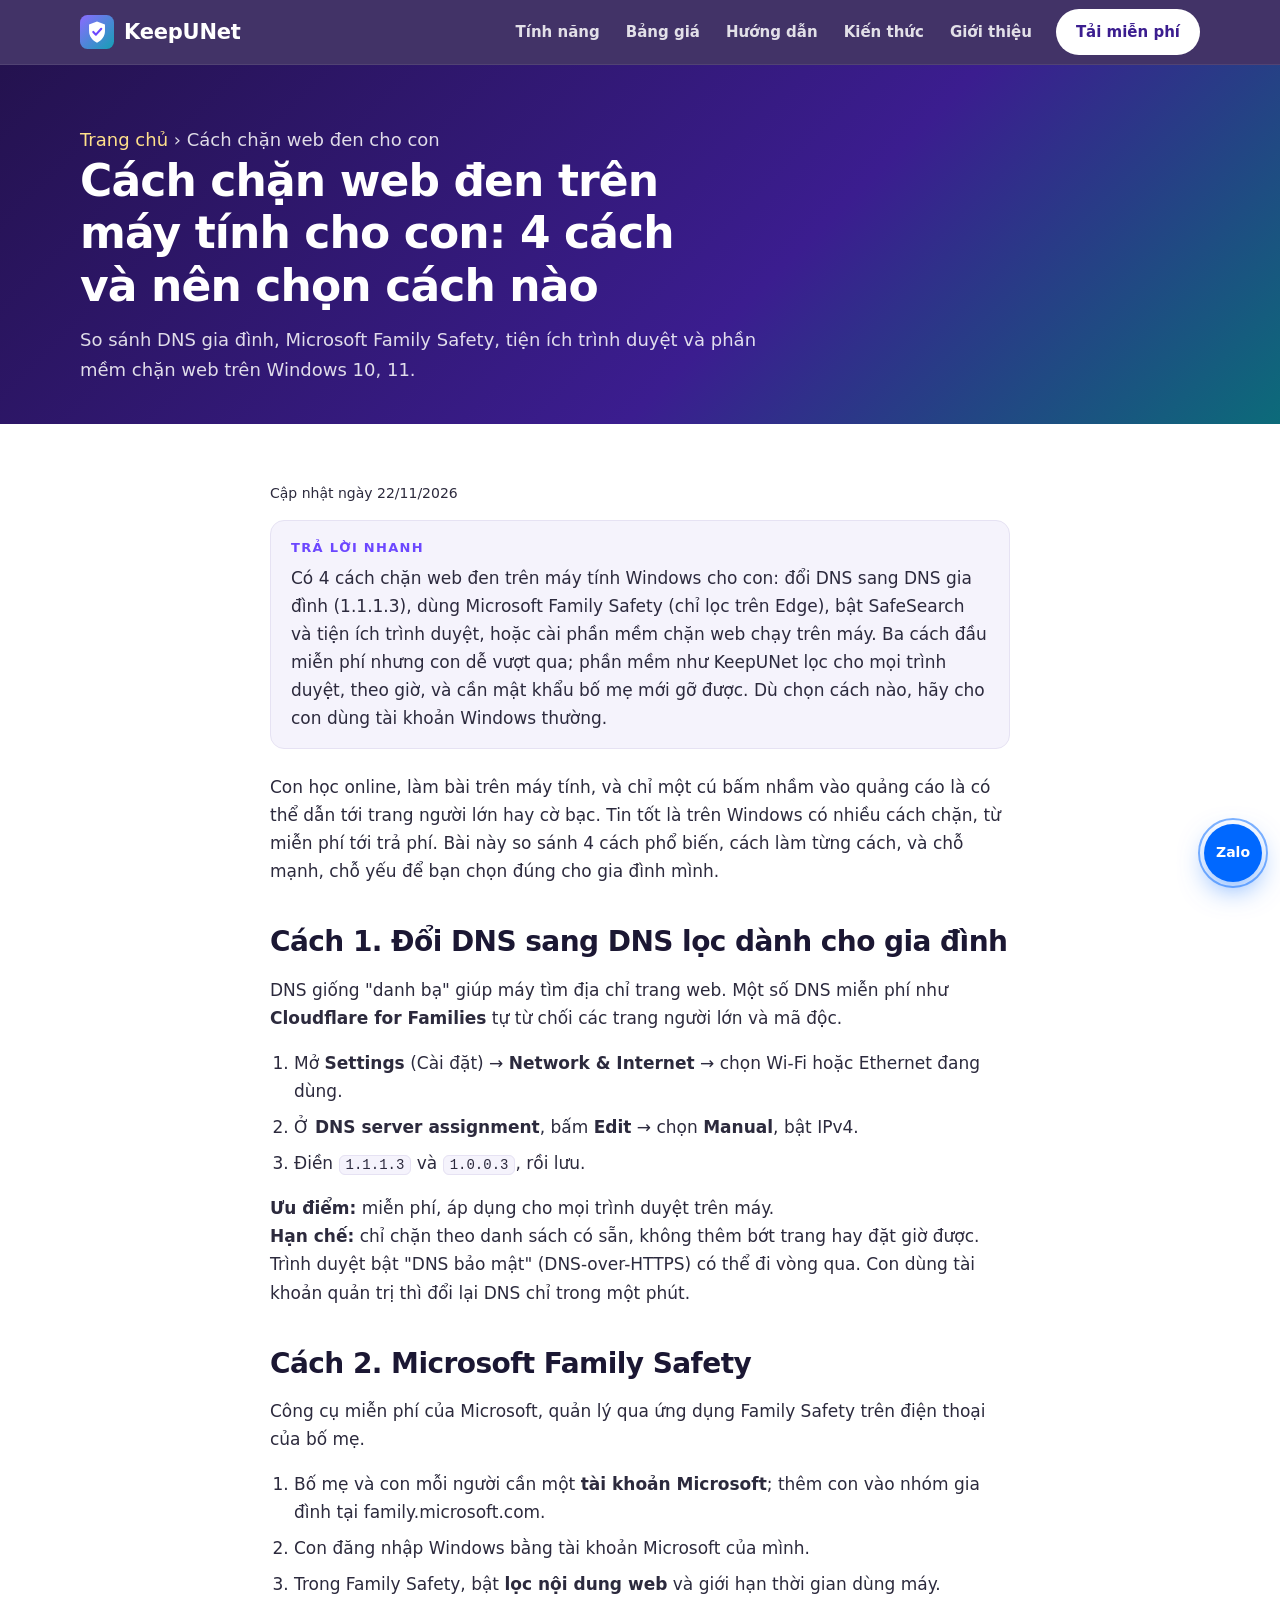
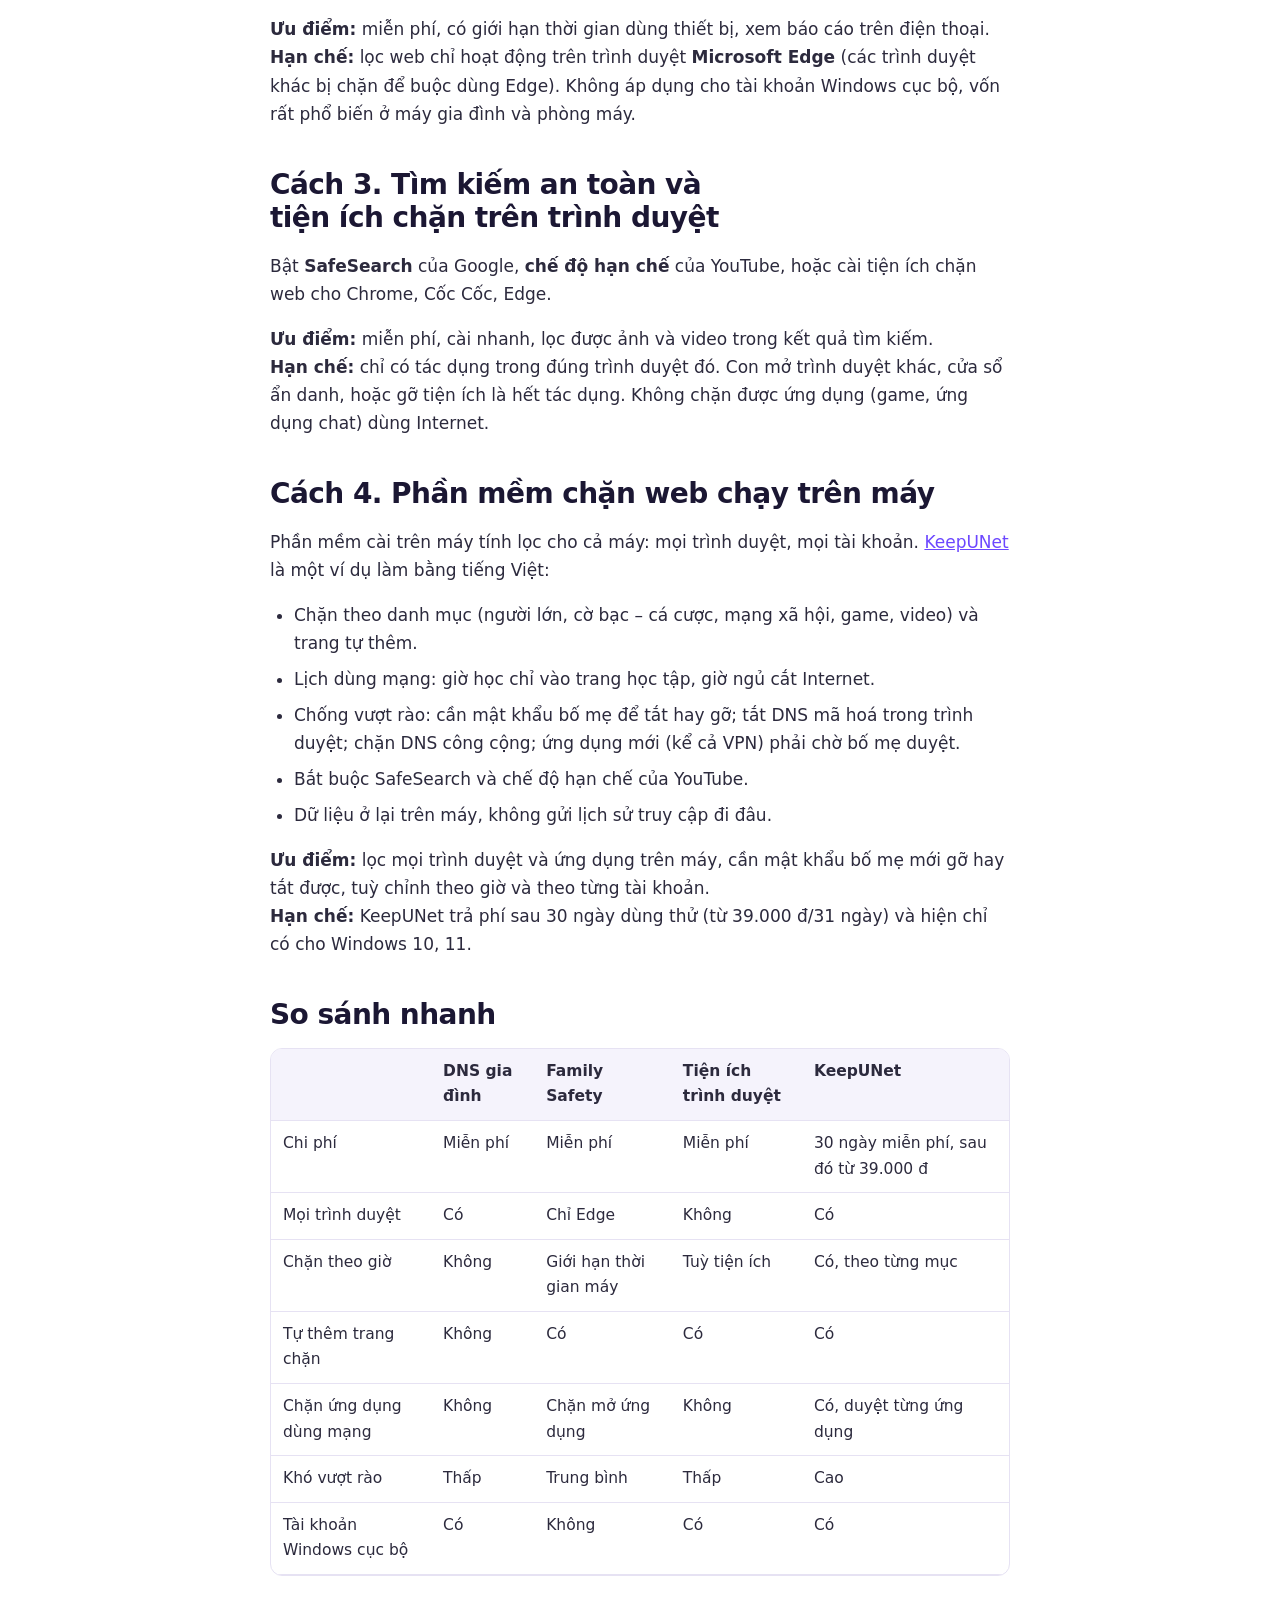
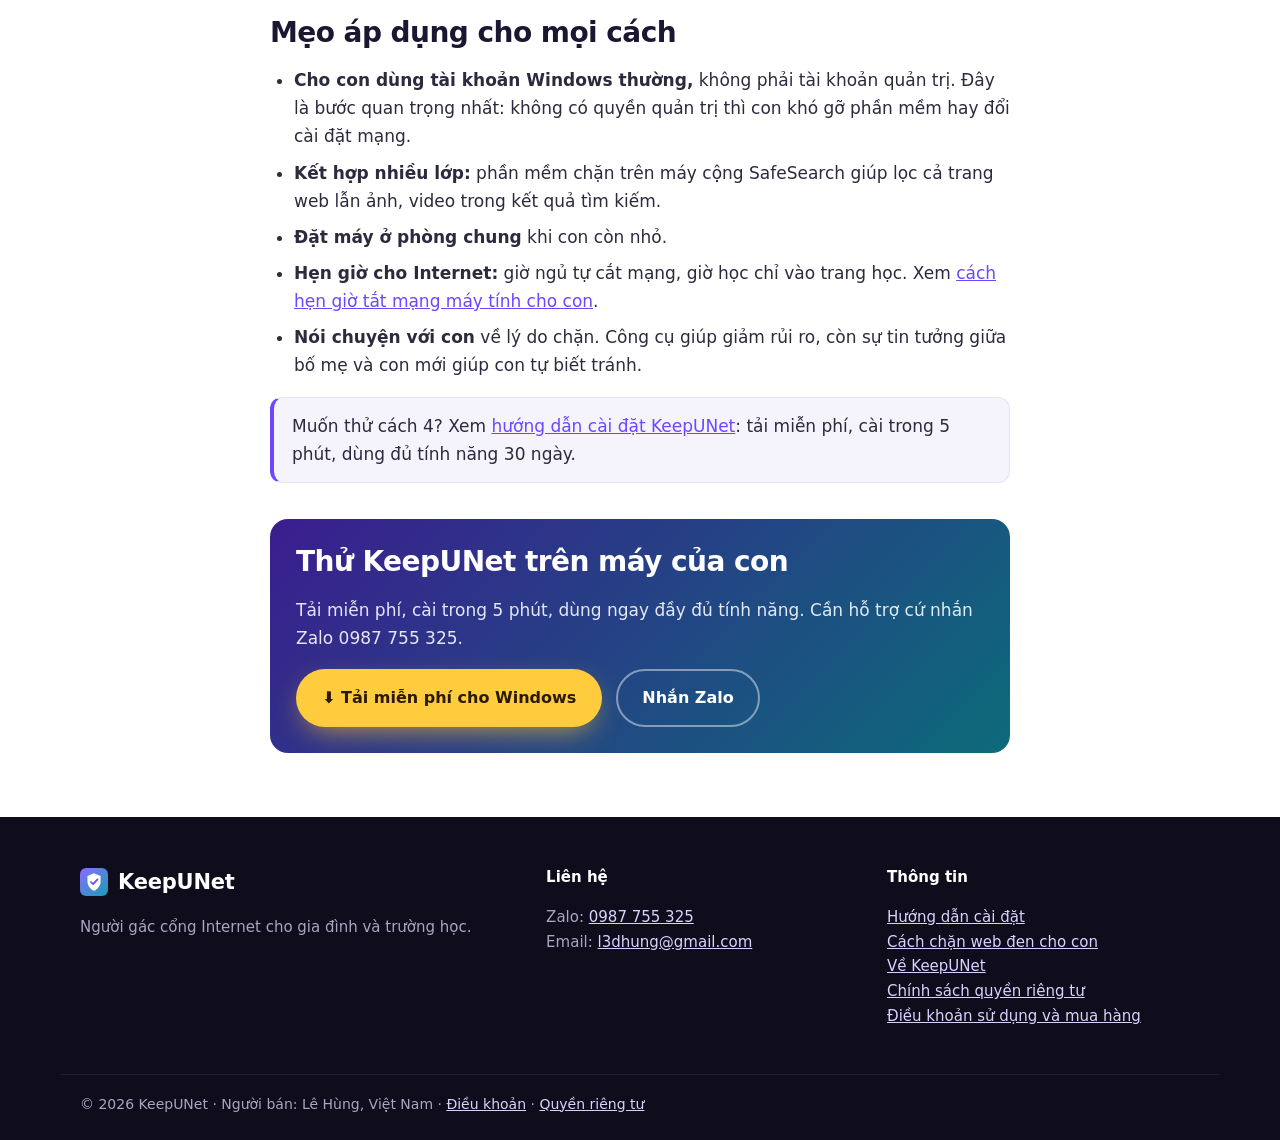
==== commit f99bacee: "Rewrite terms of use and privacy policy for direct sales - EULA: offline activation codes, plans, ma" ====
--- a/chan-web-den-cho-con.html
+++ b/chan-web-den-cho-con.html
@@ -127,7 +127,7 @@
   <li>Bắt buộc SafeSearch và chế độ hạn chế của YouTube.</li>
   <li>Dữ liệu ở lại trên máy, không gửi lịch sử truy cập đi đâu.</li>
 </ul>
-<p><b>Ưu điểm:</b> bảo vệ đầy đủ nhất, khó vượt rào nhất, tuỳ chỉnh theo giờ và theo từng tài khoản.<br>
+<p><b>Ưu điểm:</b> lọc mọi trình duyệt và ứng dụng trên máy, cần mật khẩu bố mẹ mới gỡ hay tắt được, tuỳ chỉnh theo giờ và theo từng tài khoản.<br>
 <b>Hạn chế:</b> KeepUNet trả phí sau 30 ngày dùng thử (từ 39.000 đ/31 ngày) và hiện chỉ có cho Windows 10, 11.</p>
 
 <h2>So sánh nhanh</h2>
@@ -174,10 +174,10 @@
     </div>
     <div>
       <b>Thông tin</b>
-      <p><a href="huong-dan-cai-dat.html">Hướng dẫn cài đặt</a><br><a href="chan-web-den-cho-con.html">Cách chặn web đen cho con</a><br><a href="ve-keepunet.html">Về KeepUNet</a><br><a href="privacy.html">Chính sách quyền riêng tư</a></p>
+      <p><a href="huong-dan-cai-dat.html">Hướng dẫn cài đặt</a><br><a href="chan-web-den-cho-con.html">Cách chặn web đen cho con</a><br><a href="ve-keepunet.html">Về KeepUNet</a><br><a href="privacy.html">Chính sách quyền riêng tư</a><br><a href="dieu-khoan.html">Điều khoản sử dụng và mua hàng</a></p>
     </div>
   </div>
-  <p class="wrap copy">© 2026 KeepUNet · Phát triển bởi Lê Hùng, Việt Nam</p>
+  <p class="wrap copy">© 2026 KeepUNet · Người bán: Lê Hùng, Việt Nam · <a href="dieu-khoan.html">Điều khoản</a> · <a href="privacy.html">Quyền riêng tư</a></p>
 </footer>
 <a class="zalo-float" href="https://zalo.me/0987755325" target="_blank" rel="noopener" aria-label="Nhắn Zalo">Zalo</a>
 </body>
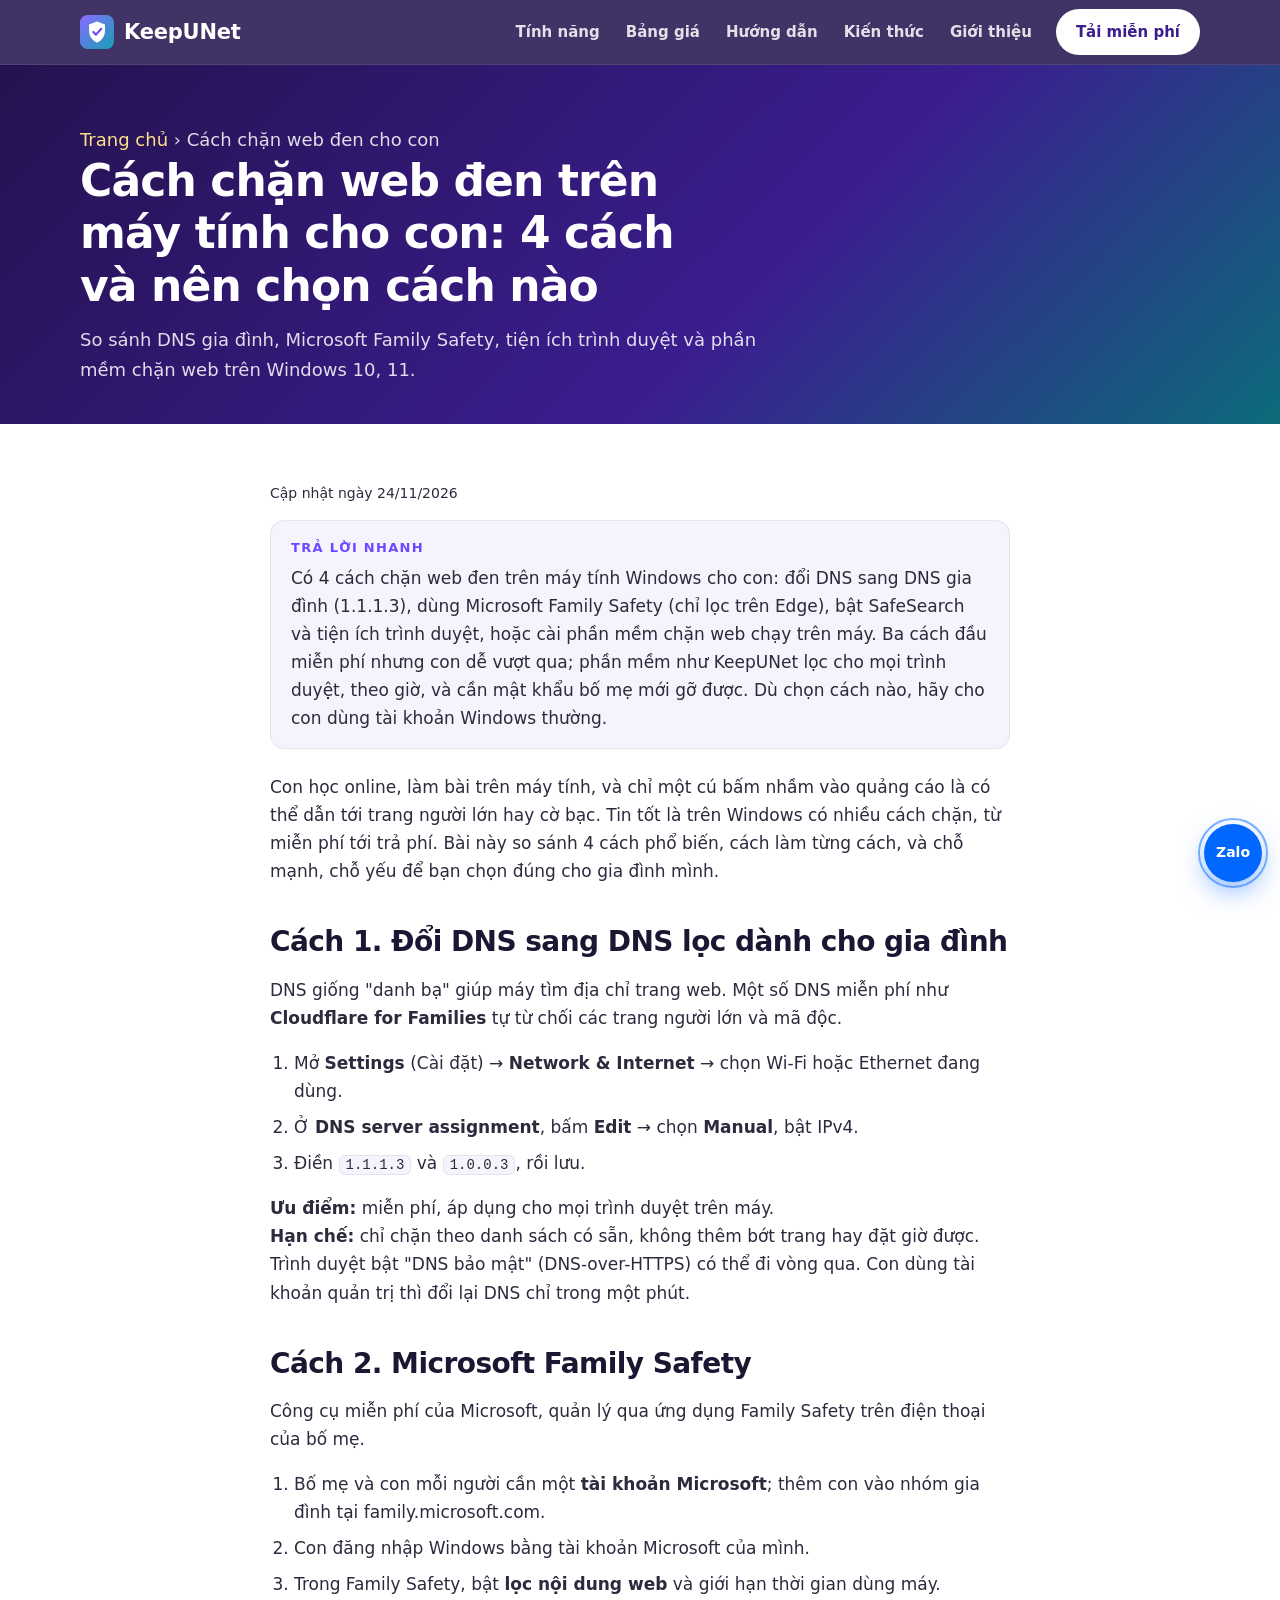
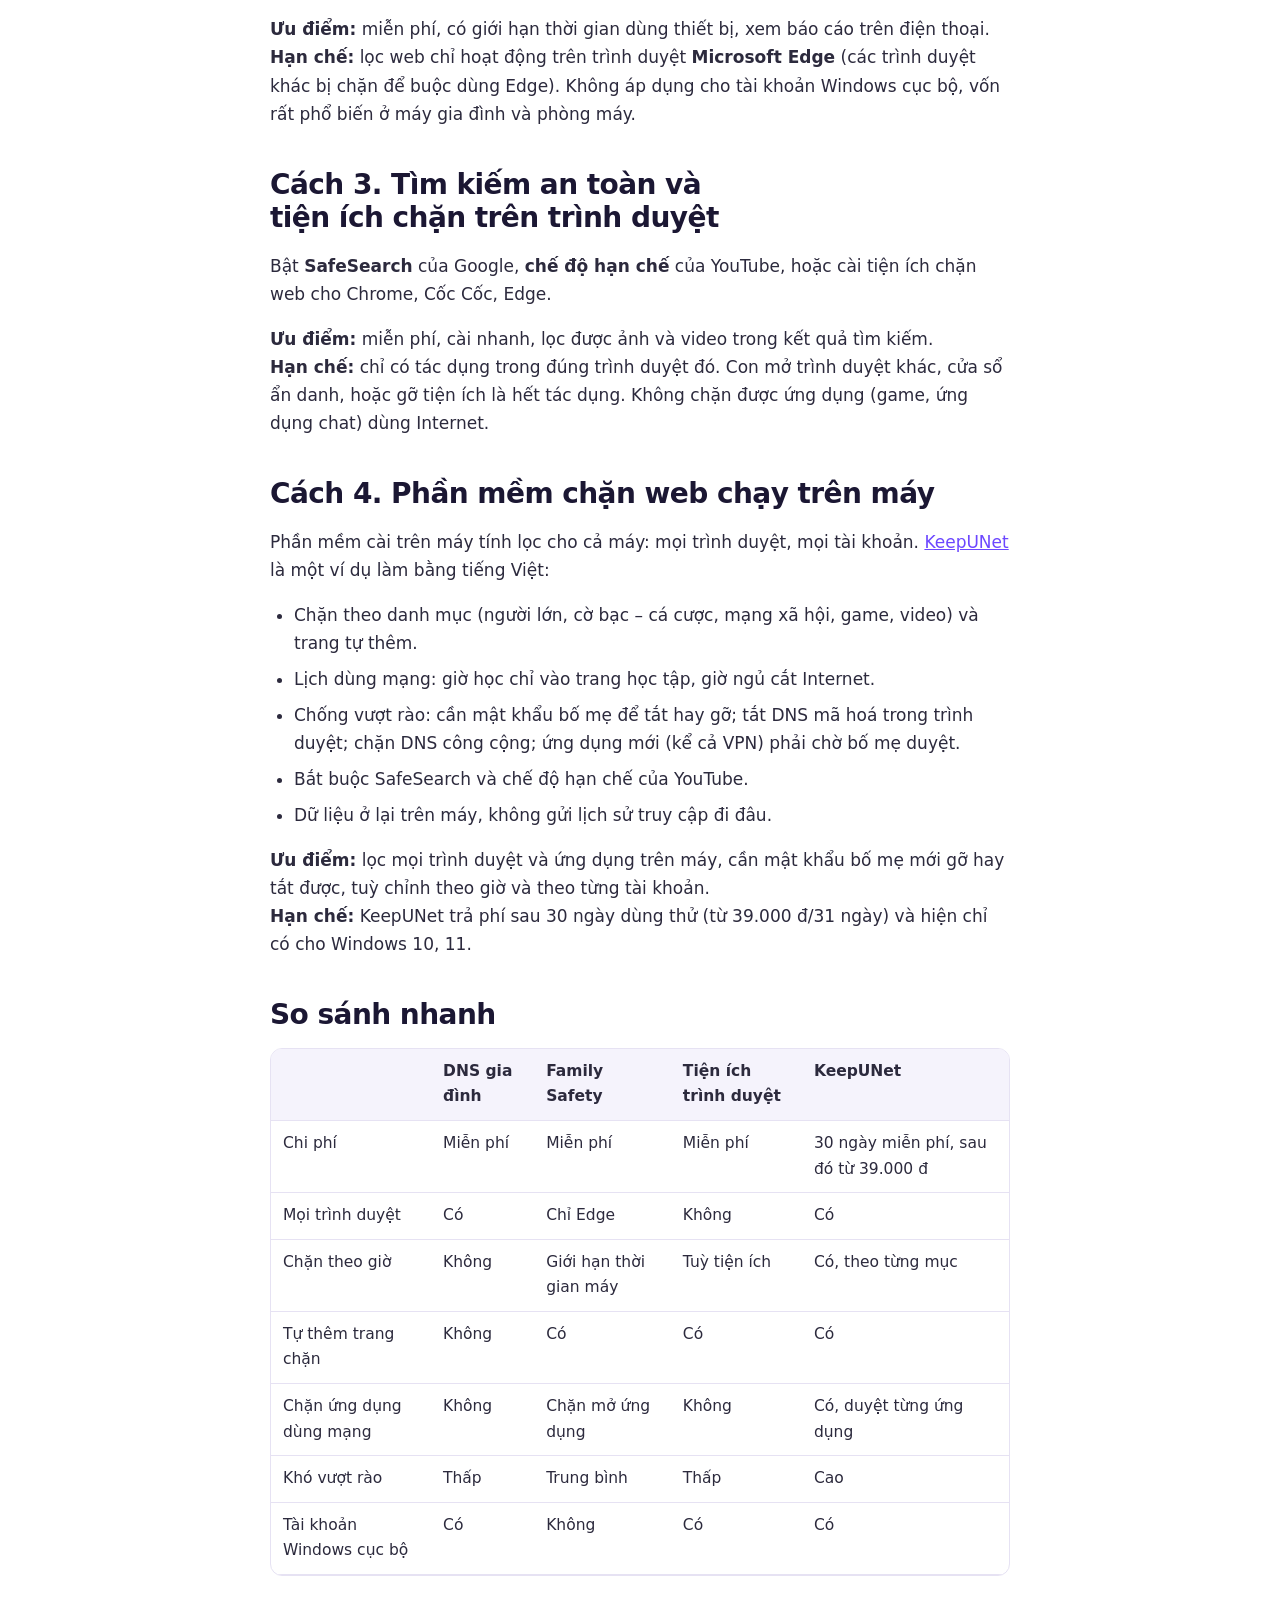
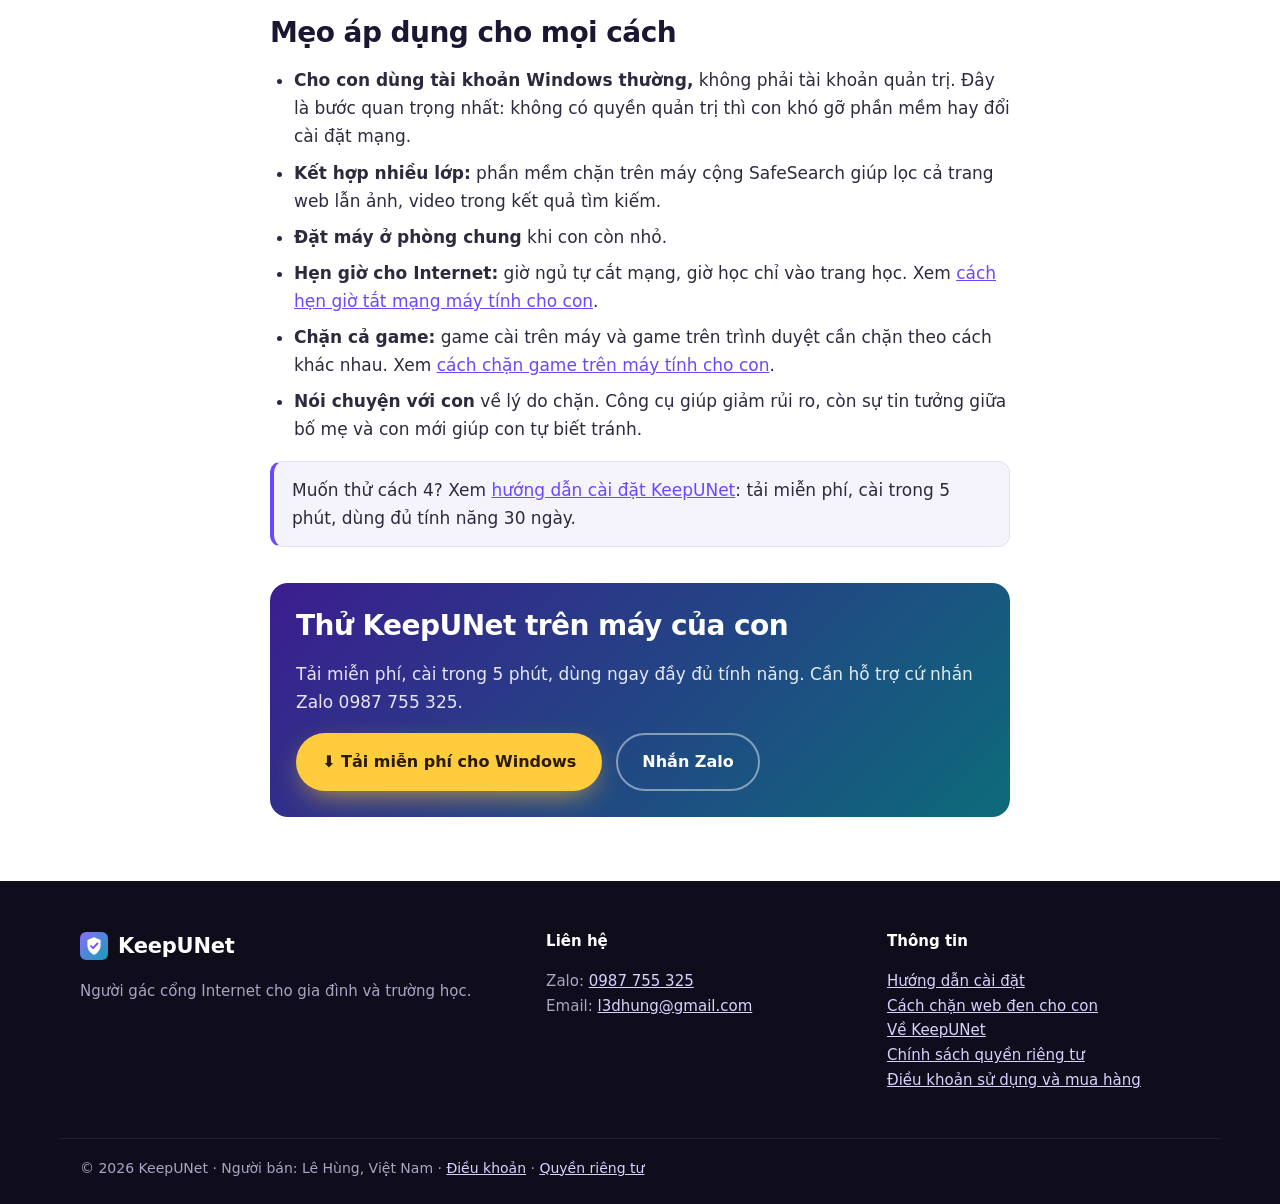
==== commit f10032ea: "Publish game-blocking article and soften Fanpage price wording Co-Authored-By: Claude Opus 5.5 <nore" ====
--- a/chan-web-den-cho-con.html
+++ b/chan-web-den-cho-con.html
@@ -47,7 +47,7 @@
  "headline": "Cách chặn web đen trên máy tính cho con: 4 cách và nên chọn cách nào",
  "inLanguage": "vi",
  "datePublished": "2026-11-22",
- "dateModified": "2026-11-22",
+ "dateModified": "2026-11-24",
  "image": "https://keepunet.vn/img/og.jpg",
  "mainEntityOfPage": "https://keepunet.vn/chan-web-den-cho-con.html",
  "author": {
@@ -88,7 +88,7 @@
   </div>
 </section>
 <main class="article">
-<p class="updated">Cập nhật ngày 22/11/2026</p>
+<p class="updated">Cập nhật ngày 24/11/2026</p>
 <div class="quick"><b>Trả lời nhanh</b><p>Có 4 cách chặn web đen trên máy tính Windows cho con: đổi DNS sang DNS gia đình (1.1.1.3), dùng Microsoft Family Safety (chỉ lọc trên Edge), bật SafeSearch và tiện ích trình duyệt, hoặc cài phần mềm chặn web chạy trên máy. Ba cách đầu miễn phí nhưng con dễ vượt qua; phần mềm như KeepUNet lọc cho mọi trình duyệt, theo giờ, và cần mật khẩu bố mẹ mới gỡ được. Dù chọn cách nào, hãy cho con dùng tài khoản Windows thường.</p></div>
 
 <p>Con học online, làm bài trên máy tính, và chỉ một cú bấm nhầm vào quảng cáo là có thể dẫn tới trang người lớn hay cờ bạc. Tin tốt là trên Windows có nhiều cách chặn, từ miễn phí tới trả phí. Bài này so sánh 4 cách phổ biến, cách làm từng cách, và chỗ mạnh, chỗ yếu để bạn chọn đúng cho gia đình mình.</p>
@@ -152,6 +152,7 @@
   <li><b>Kết hợp nhiều lớp:</b> phần mềm chặn trên máy cộng SafeSearch giúp lọc cả trang web lẫn ảnh, video trong kết quả tìm kiếm.</li>
   <li><b>Đặt máy ở phòng chung</b> khi con còn nhỏ.</li>
   <li><b>Hẹn giờ cho Internet:</b> giờ ngủ tự cắt mạng, giờ học chỉ vào trang học. Xem <a href="hen-gio-tat-mang-may-tinh.html">cách hẹn giờ tắt mạng máy tính cho con</a>.</li>
+  <li><b>Chặn cả game:</b> game cài trên máy và game trên trình duyệt cần chặn theo cách khác nhau. Xem <a href="chan-game-tren-may-tinh.html">cách chặn game trên máy tính cho con</a>.</li>
   <li><b>Nói chuyện với con</b> về lý do chặn. Công cụ giúp giảm rủi ro, còn sự tin tưởng giữa bố mẹ và con mới giúp con tự biết tránh.</li>
 </ul>
 <div class="tip">Muốn thử cách 4? Xem <a href="huong-dan-cai-dat.html">hướng dẫn cài đặt KeepUNet</a>: tải miễn phí, cài trong 5 phút, dùng đủ tính năng 30 ngày.</div>
